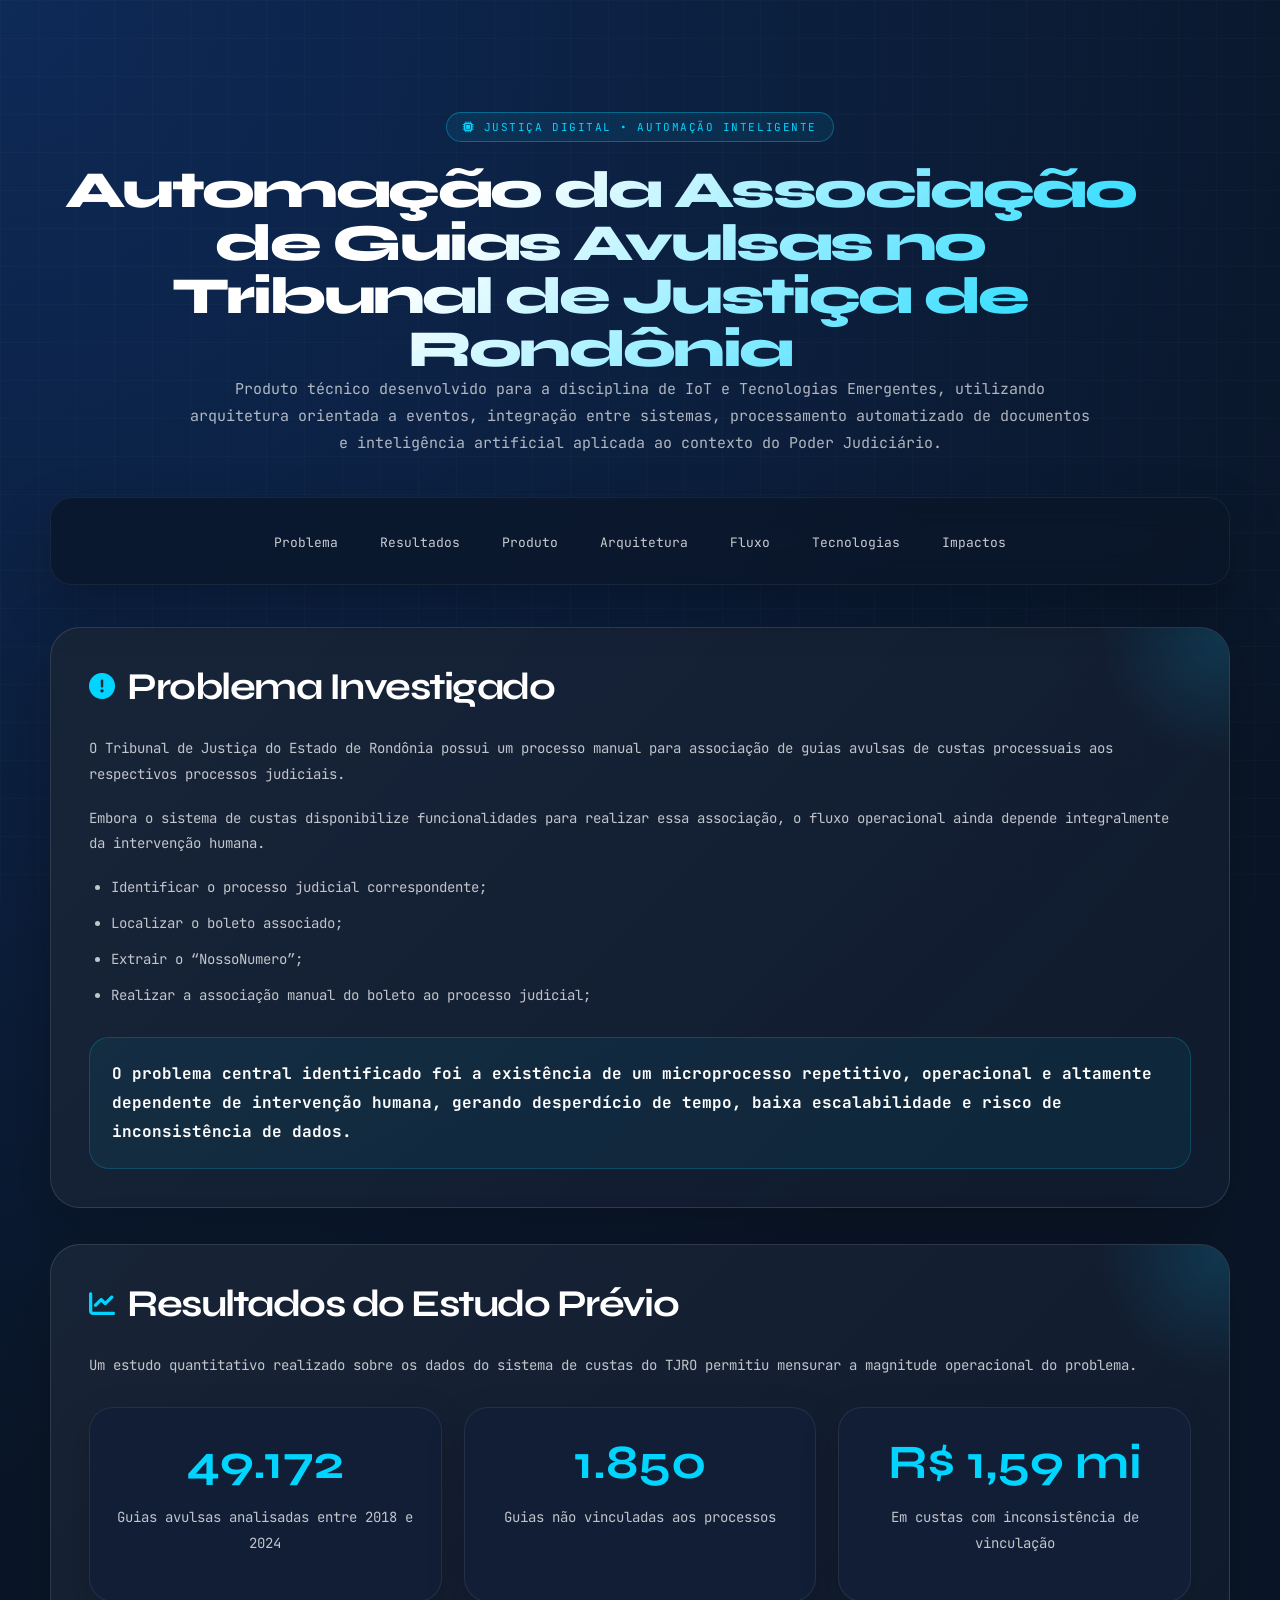
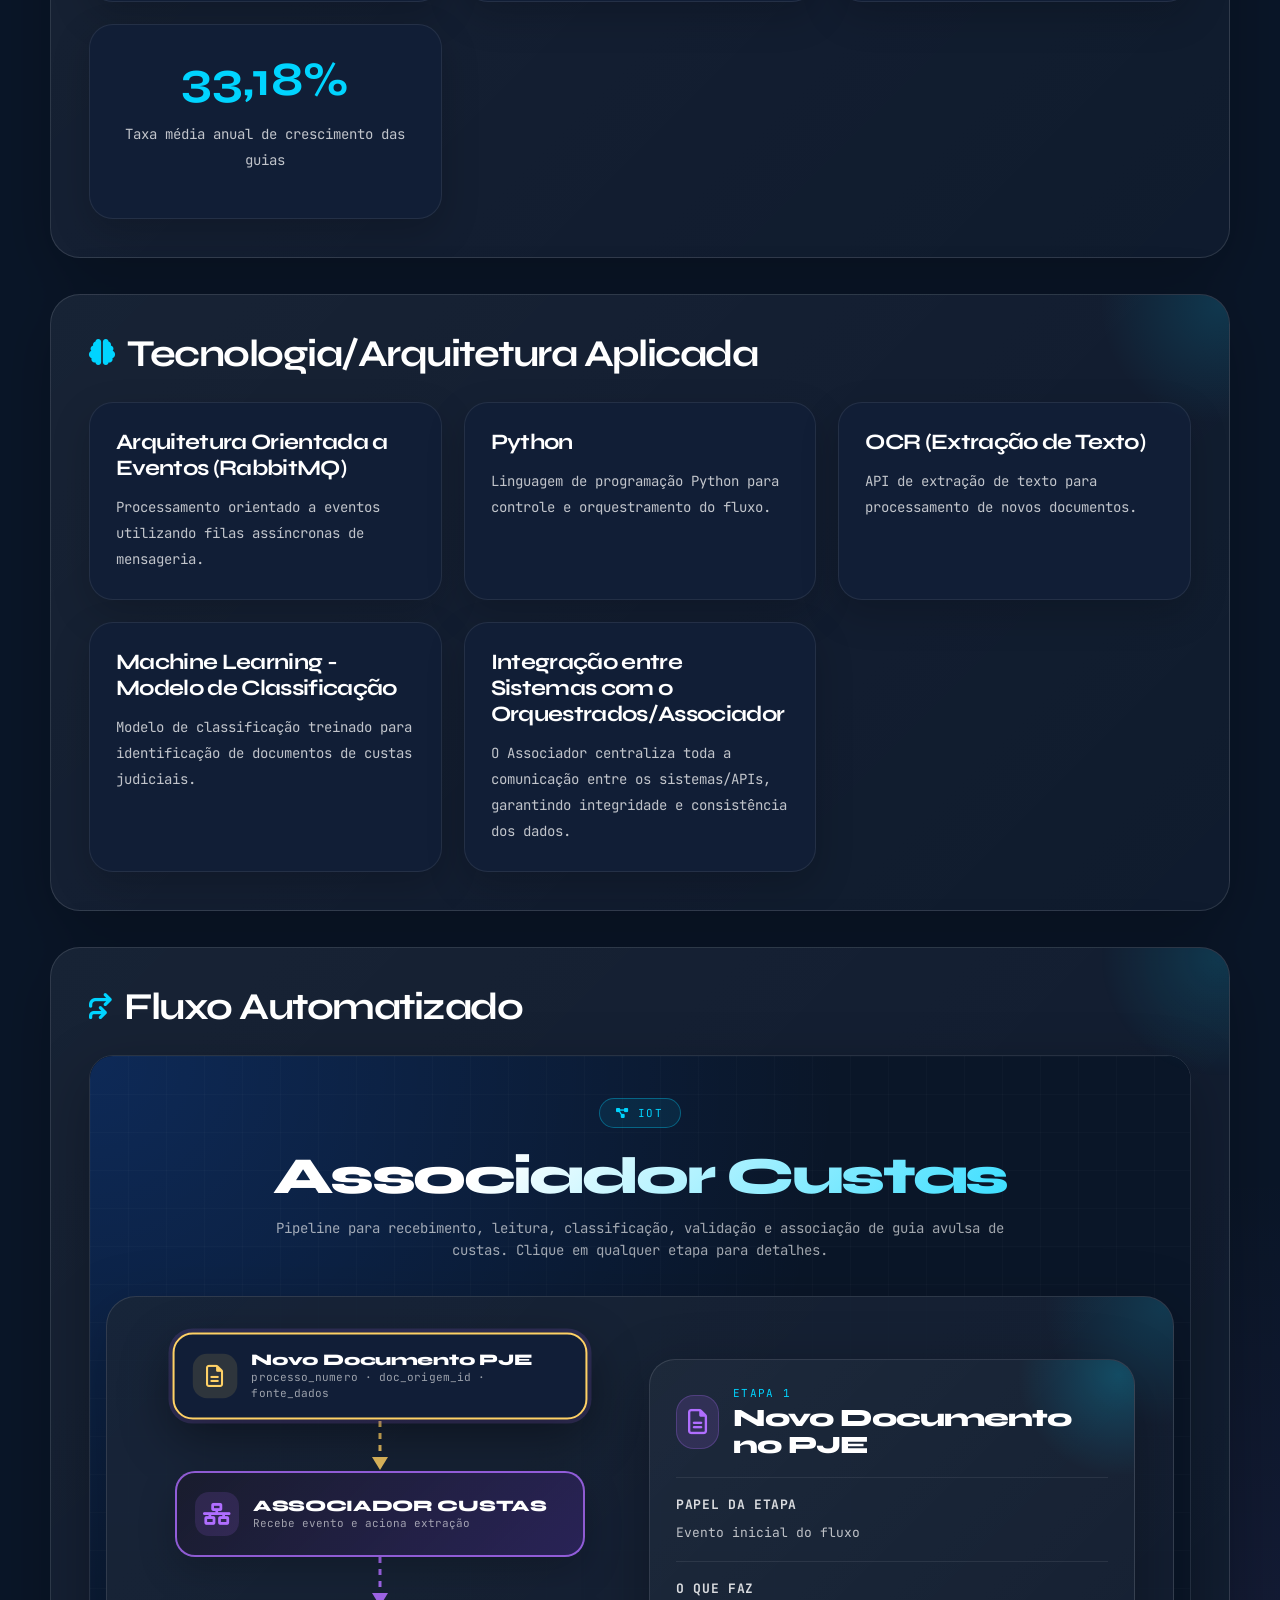
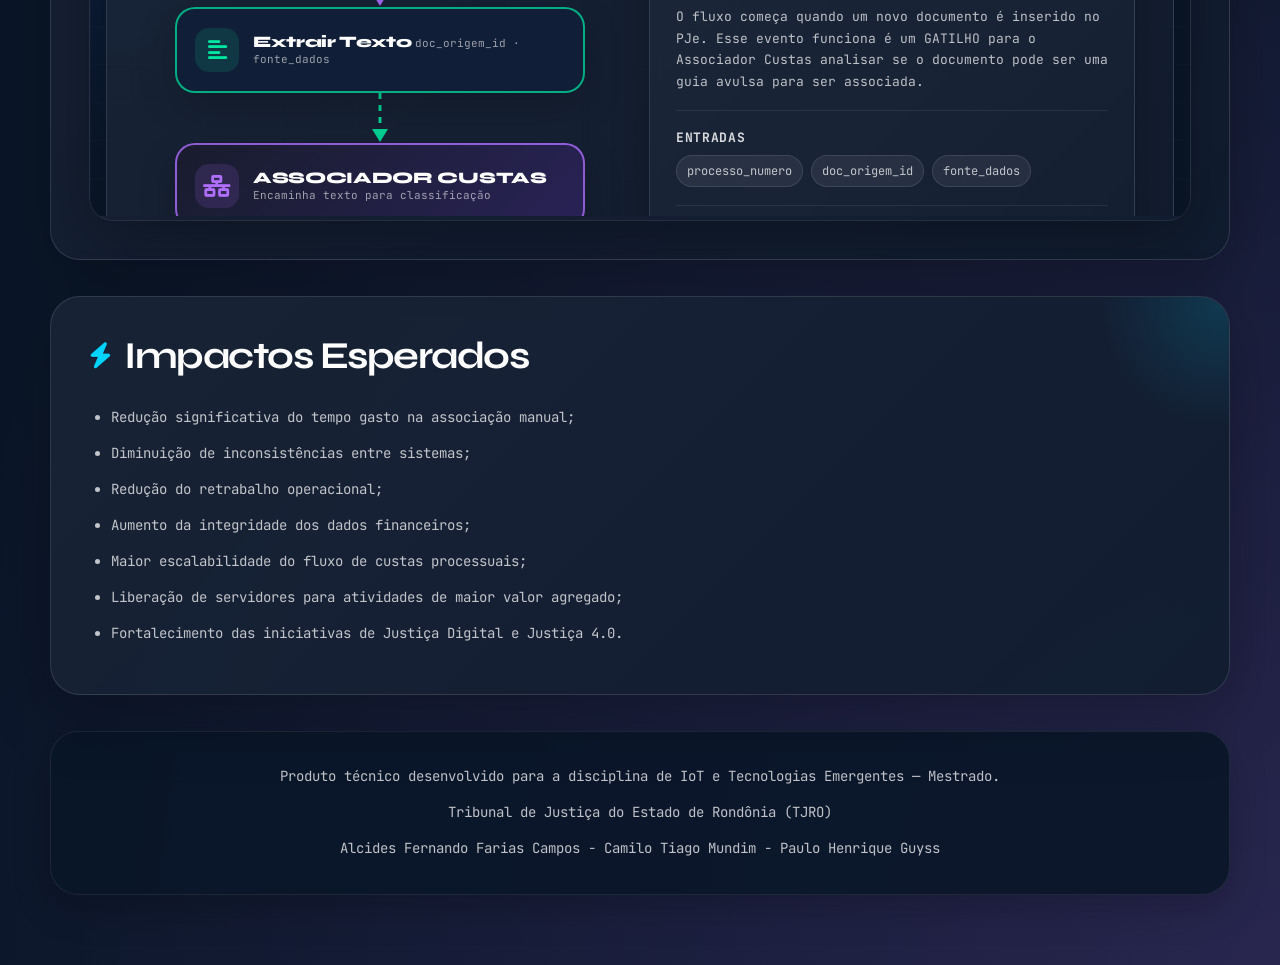
==== index.html @ 648bb833 "refactor: mudando estrutura proposta" ====
<!DOCTYPE html>
<html lang="pt-BR">
<head>
  <meta charset="UTF-8" />
  <meta name="viewport" content="width=device-width, initial-scale=1.0" />

  <title>
    Associação de Guias Avulsas - TJRO
  </title>

  <link href="https://fonts.googleapis.com/css2?family=Syne:wght@700;800&family=JetBrains+Mono:wght@400;500;600&display=swap" rel="stylesheet">
  <link rel="stylesheet" href="https://cdnjs.cloudflare.com/ajax/libs/font-awesome/6.5.0/css/all.min.css"/>
  <link rel="stylesheet" href="style.css">
</head>

<body>

  <main class="page">

    <header class="hero">

      <div class="badge">
        <i class="fa-solid fa-microchip"></i>
        Justiça Digital • Automação Inteligente
      </div>

      <h1>
        Automação da Associação
        de Guias Avulsas no Tribunal de Justiça de Rondônia
      </h1>

      <p>
        Produto técnico desenvolvido para a disciplina de IoT e Tecnologias Emergentes,
        utilizando arquitetura orientada a eventos, integração entre sistemas,
        processamento automatizado de documentos e inteligência artificial aplicada
        ao contexto do Poder Judiciário.
      </p>

    </header>

    <nav>
      <ul>
        <li><a href="#problema">Problema</a></li>
        <li><a href="#dados">Resultados</a></li>
        <li><a href="#produto">Produto</a></li>
        <li><a href="#arquitetura">Arquitetura</a></li>
        <li><a href="#fluxo">Fluxo</a></li>
        <li><a href="#tecnologias">Tecnologias</a></li>
        <li><a href="#impactos">Impactos</a></li>
      </ul>
    </nav>

    <section id="problema">

      <h2>
        <i class="fa-solid fa-circle-exclamation"></i>
        Problema Investigado
      </h2>

      <p>
        O Tribunal de Justiça do Estado de Rondônia possui um processo manual
        para associação de guias avulsas de custas processuais aos respectivos
        processos judiciais.
      </p>

      <p>
        Embora o sistema de custas disponibilize funcionalidades para realizar
        essa associação, o fluxo operacional ainda depende integralmente da
        intervenção humana.
      </p>

      <ul>
        <li>Identificar o processo judicial correspondente;</li>
        <li>Localizar o boleto associado;</li>
        <li>Extrair o “NossoNumero”;</li>
        <li>Realizar a associação manual do boleto ao processo judicial;</li>
      </ul>

      <div class="highlight">
        <strong>
          O problema central identificado foi a existência de um microprocesso
          repetitivo, operacional e altamente dependente de intervenção humana,
          gerando desperdício de tempo, baixa escalabilidade e risco de inconsistência de dados.
        </strong>
      </div>

    </section>

    <section id="dados">

      <h2>
        <i class="fa-solid fa-chart-line"></i>
        Resultados do Estudo Prévio
      </h2>

      <p>
        Um estudo quantitativo realizado sobre os dados do sistema de custas do TJRO
        permitiu mensurar a magnitude operacional do problema.
      </p>

      <div class="numbers">

        <div class="number-box">
          <h3>49.172</h3>
          <p>Guias avulsas analisadas entre 2018 e 2024</p>
        </div>

        <div class="number-box">
          <h3>1.850</h3>
          <p>Guias não vinculadas aos processos</p>
        </div>

        <div class="number-box">
          <h3>R$ 1,59 mi</h3>
          <p>Em custas com inconsistência de vinculação</p>
        </div>

        <div class="number-box">
          <h3>33,18%</h3>
          <p>Taxa média anual de crescimento das guias</p>
        </div>

      </div>

    </section>

<!--    <section id="produto">-->

<!--      <h2>-->
<!--        <i class="fa-solid fa-cubes"></i>-->
<!--        Produto Técnico Proposto-->
<!--      </h2>-->

<!--      <div class="cards">-->

<!--        <div class="card">-->
<!--          <h4>Mensageria</h4>-->
<!--          <p>-->
<!--            O fluxo inicia automaticamente a partir do recebimento de eventos em filas de processamento assíncrono.-->
<!--          </p>-->
<!--        </div>-->

<!--        <div class="card">-->
<!--          <h4>Integração entre Sistemas</h4>-->
<!--          <p>-->
<!--            Comunicação automatizada entre múltiplas APIs e sistemas do ecossistema judicial.-->
<!--          </p>-->
<!--        </div>-->

<!--        <div class="card">-->
<!--          <h4>Inteligência Artificial</h4>-->
<!--          <p>-->
<!--            Um modelo de Machine Learning classifica automaticamente documentos relacionados a custas processuais.-->
<!--          </p>-->
<!--        </div>-->

<!--        <div class="card">-->
<!--          <h4>Extração Inteligente</h4>-->
<!--          <p>-->
<!--            O sistema extrai automaticamente o “NossoNumero” ou o código de barras diretamente do conteúdo textual do documento.-->
<!--          </p>-->
<!--        </div>-->

<!--        <div class="card">-->
<!--          <h4>Automação do Processo</h4>-->
<!--          <p>-->
<!--            A associação da guia ao processo judicial ocorre automaticamente sem intervenção humana.-->
<!--          </p>-->
<!--        </div>-->

<!--        <div class="card">-->
<!--          <h4>Escalabilidade</h4>-->
<!--          <p>-->
<!--            A arquitetura distribuída permite crescimento contínuo do processamento.-->
<!--          </p>-->
<!--        </div>-->

<!--      </div>-->

<!--    </section>-->



    <section id="tecnologias">

      <h2>
        <i class="fa-solid fa-brain"></i>
        Tecnologia/Arquitetura Aplicada
      </h2>

      <div class="cards">

        <div class="card">
          <h4>Arquitetura Orientada a Eventos (RabbitMQ)</h4>
          <p>
            Processamento orientado a eventos utilizando filas assíncronas de mensageria.
          </p>
        </div>

        <div class="card">
          <h4>Python</h4>
          <p>
            Linguagem de programação Python para controle e orquestramento do fluxo.
          </p>
        </div>

        <div class="card">
          <h4>OCR (Extração de Texto)</h4>
          <p>
            API de extração de texto para processamento de novos documentos.
          </p>
        </div>

        <div class="card">
          <h4>Machine Learning - Modelo de Classificação</h4>
          <p>
            Modelo de classificação treinado para identificação de documentos de custas judiciais.
          </p>
        </div>

        <div class="card">
          <h4>Integração entre Sistemas com o Orquestrados/Associador</h4>
          <p>
            O Associador centraliza toda a comunicação entre os sistemas/APIs, garantindo integridade e consistência dos dados.
          </p>
        </div>


      </div>

    </section>

    <section id="fluxo">

      <h2>
        <i class="fa-solid fa-arrows-turn-right"></i>
        Fluxo Automatizado
      </h2>

      <div class="iframe-box">
        <iframe src="fluxo.html"></iframe>
      </div>

    </section>

    <section id="impactos">

      <h2>
        <i class="fa-solid fa-bolt"></i>
        Impactos Esperados
      </h2>

      <ul>
        <li>Redução significativa do tempo gasto na associação manual;</li>
        <li>Diminuição de inconsistências entre sistemas;</li>
        <li>Redução do retrabalho operacional;</li>
        <li>Aumento da integridade dos dados financeiros;</li>
        <li>Maior escalabilidade do fluxo de custas processuais;</li>
        <li>Liberação de servidores para atividades de maior valor agregado;</li>
        <li>Fortalecimento das iniciativas de Justiça Digital e Justiça 4.0.</li>
      </ul>

    </section>

    <footer>
      <p>
        Produto técnico desenvolvido para a disciplina de IoT e Tecnologias Emergentes — Mestrado.
      </p>

      <p>
        Tribunal de Justiça do Estado de Rondônia (TJRO)
      </p>

      <p>
        Alcides Fernando Farias Campos -

        Camilo Tiago Mundim -

        Paulo Henrique Guyss
      </p>

    </footer>

  </main>

</body>
</html>
---- style.css ----
﻿:root {
  --bg: #0a1628;
  --bg2: #101d33;
  --card: rgba(18, 31, 56, 0.92);
  --card2: rgba(26, 42, 74, 0.96);
  --text: #ffffff;
  --muted: rgba(255,255,255,.62);

  --yellow: #ffd166;
  --purple: #b06eff;
  --cyan: #00d4ff;
  --green: #00e5a0;
  --blue: #4da3ff;
  --pink: #ff6ec7;
  --border: rgba(255,255,255,.12);
}

* {
  margin: 0;
  padding: 0;
  box-sizing: border-box;
}

body {
  min-height: 100vh;
  background:
    radial-gradient(circle at top left, rgba(26,111,255,.22), transparent 34%),
    radial-gradient(circle at bottom right, rgba(176,110,255,.18), transparent 32%),
    var(--bg);
  color: var(--text);
  font-family: 'Syne', sans-serif;
  overflow-x: hidden;
  position: relative;
}

body::before {
  content: "";
  position: fixed;
  inset: 0;
  background-image:
    linear-gradient(rgba(255,255,255,.035) 1px, transparent 1px),
    linear-gradient(90deg, rgba(255,255,255,.035) 1px, transparent 1px);
  background-size: 38px 38px;
  pointer-events: none;
  opacity: .6;
  z-index: 0;
}

.badge {
  display: inline-flex;
  align-items: center;
  gap: 8px;
  padding: 7px 16px;
  border: 1px solid rgba(0,212,255,.35);
  border-radius: 999px;
  background: rgba(0,212,255,.08);
  color: var(--cyan);
  font-family: 'JetBrains Mono', monospace;
  font-size: 11px;
  text-transform: uppercase;
  letter-spacing: .14em;
}

h1 {
  background: linear-gradient(135deg, #fff 35%, var(--cyan));
  -webkit-background-clip: text;
  -webkit-text-fill-color: transparent;
  background-clip: text;
}
html {
  scroll-behavior: smooth;
}

.page {
  position: relative;
  z-index: 1;
  width: min(1240px, calc(100vw - 32px));
  margin: 0 auto;
  padding-bottom: 70px;
}

header.hero {
  padding: 70px 0 40px;
  text-align: center;
}

.badge {
  margin-bottom: 22px;
}

h1 {
  font-size: clamp(38px, 6vw, 66px);
  line-height: 1.02;
  letter-spacing: -0.05em;
  max-width: 1100px;
  margin: 0 auto 24px;
}

.hero p {
  max-width: 900px;
  margin: 0 auto;
  color: rgba(255,255,255,.68);
  font-family: 'JetBrains Mono', monospace;
  font-size: 15px;
  line-height: 1.8;
}

nav {
  position: sticky;
  top: 0;
  z-index: 50;
  backdrop-filter: blur(16px);
  background: rgba(10, 22, 40, 0.72);
  border: 1px solid rgba(255,255,255,.06);
  border-radius: 22px;
  margin-bottom: 42px;
  box-shadow: 0 20px 50px rgba(0,0,0,.25);
}

nav ul {
  list-style: none;
  display: flex;
  flex-wrap: wrap;
  justify-content: center;
  gap: 12px;
  padding: 18px;
}

nav a {
  text-decoration: none;
  color: rgba(255,255,255,.78);
  font-family: 'JetBrains Mono', monospace;
  font-size: 13px;
  padding: 10px 14px;
  border-radius: 999px;
  transition: .2s ease;
  border: 1px solid transparent;
}

nav a:hover {
  color: #fff;
  border-color: rgba(0,212,255,.25);
  background: rgba(0,212,255,.08);
}

section {
  margin-bottom: 36px;
  border: 1px solid var(--border);
  border-radius: 30px;
  background:
    linear-gradient(135deg, rgba(255,255,255,.05), rgba(255,255,255,.015)),
    rgba(12, 24, 44, .88);
  box-shadow: 0 20px 65px rgba(0,0,0,.26);
  padding: 38px;
  position: relative;
  overflow: hidden;
}

section::before {
  content: "";
  position: absolute;
  width: 240px;
  height: 240px;
  border-radius: 50%;
  right: -110px;
  top: -110px;
  background: radial-gradient(circle, rgba(0,212,255,.14), transparent 70%);
  pointer-events: none;
}

h2 {
  display: flex;
  align-items: center;
  gap: 14px;
  font-size: clamp(26px, 4vw, 38px);
  line-height: 1.1;
  letter-spacing: -0.04em;
  margin-bottom: 28px;
}

h2 i {
  color: var(--cyan);
  font-size: 26px;
}

p,
li {
  color: rgba(255,255,255,.74);
  font-family: 'JetBrains Mono', monospace;
  font-size: 14px;
  line-height: 1.85;
}

p {
  margin-bottom: 18px;
}

ul {
  padding-left: 22px;
  margin-top: 14px;
}

li {
  margin-bottom: 10px;
}

.highlight {
  margin-top: 28px;
  padding: 22px;
  border-radius: 20px;
  border: 1px solid rgba(0,212,255,.20);
  background: rgba(0,212,255,.06);
  color: #fff;
  font-family: 'JetBrains Mono', monospace;
  line-height: 1.8;
}

.cards,
.numbers {
  display: grid;
  grid-template-columns: repeat(auto-fit, minmax(260px, 1fr));
  gap: 22px;
  margin-top: 28px;
}

.card,
.number-box,
.architecture-item {
  border-radius: 24px;
  border: 1px solid rgba(255,255,255,.08);
  background: var(--card);
  box-shadow: 0 14px 38px rgba(0,0,0,.20);
  padding: 26px;
  transition: transform .18s ease, border-color .18s ease;
}

.card:hover,
.number-box:hover,
.architecture-item:hover {
  transform: translateY(-4px);
  border-color: rgba(0,212,255,.22);
}

.card h4,
.number-box h3 {
  margin-bottom: 14px;
}

.card h4 {
  color: #fff;
  font-size: 22px;
  letter-spacing: -0.03em;
}

.card p {
  margin-bottom: 0;
}

.number-box {
  text-align: center;
}

.number-box h3 {
  font-size: 48px;
  color: var(--cyan);
}

.architecture-grid {
  display: grid;
  grid-template-columns: repeat(auto-fit, minmax(240px, 1fr));
  gap: 18px;
  margin-top: 10px;
}

.architecture-item {
  display: flex;
  gap: 14px;
  align-items: flex-start;
}

.architecture-item span {
  width: 36px;
  height: 36px;
  border-radius: 12px;
  background: rgba(176,110,255,.14);
  border: 1px solid rgba(176,110,255,.25);
  color: var(--purple);
  display: grid;
  place-items: center;
  font-weight: 800;
  flex-shrink: 0;
}

.iframe-box {
  margin-top: 20px;
  border-radius: 24px;
  overflow: hidden;
  border: 1px solid rgba(255,255,255,.08);
  box-shadow: 0 20px 60px rgba(0,0,0,.30);
}

iframe {
  width: 100%;
  height: 760px;
  border: none;
  background: #08111f;
}

footer {
  margin-top: 28px;
  padding: 32px;
  text-align: center;
  border: 1px solid rgba(255,255,255,.08);
  border-radius: 28px;
  background: rgba(10,22,40,.88);
  box-shadow: 0 14px 38px rgba(0,0,0,.20);
}

footer p {
  margin: 0;
}

footer p + p {
  margin-top: 10px;
}

@media (max-width: 768px) {
  .page {
    width: min(100vw - 18px, 1240px);
  }

  section {
    padding: 26px;
    border-radius: 24px;
  }

  nav {
    border-radius: 18px;
  }

  nav ul {
    justify-content: flex-start;
  }

  iframe {
    height: 680px;
  }
}
.page {
  position: relative;
  z-index: 1;
  width: min(1180px, calc(100vw - 32px));
  margin: 0 auto;
  padding: 42px 0 70px;
}

.header {
  text-align: center;
  margin-bottom: 34px;
}

h1 {
  margin: 0;
  font-size: clamp(30px, 5vw, 52px);
  font-weight: 800;
  letter-spacing: -0.05em;
  line-height: 1.02;
}

.subtitle {
  max-width: 780px;
  margin: 14px auto 0;
  color: var(--muted);
  font-family: 'JetBrains Mono', monospace;
  font-size: 14px;
  line-height: 1.6;
}

.layout {
  display: grid;
  grid-template-columns: 470px 1fr;
  gap: 34px;
  align-items: start;
  margin-top: 34px;
}

.flow-column {
  display: flex;
  flex-direction: column;
  align-items: center;
  width: 100%;
}

.step {
  width: min(410px, 100%);
  min-height: 86px;
  border-radius: 20px;
  border: 2px solid var(--border);
  background: var(--card);
  color: #fff;
  padding: 15px 18px;
  cursor: pointer;
  position: relative;
  z-index: 2;
  box-shadow: 0 14px 38px rgba(0,0,0,.20);
  transition:
    transform .16s ease,
    box-shadow .16s ease,
    border-color .16s ease,
    background .16s ease;
  display: grid;
  grid-template-columns: 46px 1fr;
  gap: 12px;
  align-items: center;
  text-align: left;
  font-family: 'Syne', sans-serif;
}

.step:hover {
  transform: translateY(-2px);
  box-shadow: 0 18px 46px rgba(0,0,0,.32);
}

.step.active {
  transform: translateY(-2px) scale(1.012);
  box-shadow:
    0 0 0 4px rgba(176,110,255,.15),
    0 18px 50px rgba(0,0,0,.42);
}

.icon {
  width: 44px;
  height: 44px;
  border-radius: 14px;
  display: grid;
  place-items: center;
  font-size: 22px;
  background: rgba(255,255,255,.06);
}

.step-title {
  font-size: 16px;
  font-weight: 800;
  line-height: 1.15;
  letter-spacing: -0.02em;
}

.step-mini {
  margin-top: 5px;
  font-family: 'JetBrains Mono', monospace;
  font-size: 11px;
  color: rgba(255,255,255,.58);
  line-height: 1.35;
}

.doc {
  border-color: rgba(255,209,102,.75);
}
.doc .icon {
  color: var(--yellow);
  background: rgba(255,209,102,.12);
}
.doc.active {
  border-color: var(--yellow);
}

.assoc {
  border-color: rgba(176,110,255,.78);
  background: linear-gradient(135deg, rgba(25,28,45,.95), rgba(49,36,100,.72));
}
.assoc .icon {
  color: var(--purple);
  background: rgba(176,110,255,.14);
}
.assoc.active {
  border-color: var(--purple);
}

.extract {
  border-color: rgba(0,229,160,.72);
}
.extract .icon {
  color: var(--green);
  background: rgba(0,229,160,.12);
}
.extract.active {
  border-color: var(--green);
}

.classify {
  border-color: rgba(255,110,199,.72);
}
.classify .icon {
  color: var(--pink);
  background: rgba(255,110,199,.12);
}
.classify.active {
  border-color: var(--pink);
}

.validate {
  border-color: rgba(77,163,255,.72);
}
.validate .icon {
  color: var(--blue);
  background: rgba(77,163,255,.12);
}
.validate.active {
  border-color: var(--blue);
}

.final {
  border-color: rgba(0,229,160,.88);
  background: linear-gradient(135deg, rgba(16,40,36,.96), rgba(12,74,55,.74));
}
.final .icon {
  color: var(--green);
  background: rgba(0,229,160,.14);
}
.final.active {
  border-color: var(--green);
}

.arrow {
  height: 50px;
  width: 32px;
  display: grid;
  place-items: center;
  opacity: .9;
}

.arrow svg {
  overflow: visible;
}

.arrow-line {
  stroke-dasharray: 6 6;
  animation: dash 1.4s linear infinite;
}

@keyframes dash {
  to {
    stroke-dashoffset: -24;
  }
}

.details {
  position: sticky;
  top: 24px;
  border: 1px solid var(--border);
  border-radius: 26px;
  background:
    linear-gradient(135deg, rgba(255,255,255,.07), rgba(255,255,255,.025)),
    rgba(12, 24, 44, .86);
  box-shadow: 0 20px 65px rgba(0,0,0,.30);
  padding: 26px;
  min-height: 438px;
  overflow: hidden;
}

.details::before {
  content: "";
  position: absolute;
  width: 220px;
  height: 220px;
  border-radius: 50%;
  right: -95px;
  top: -95px;
  background: radial-gradient(circle, rgba(0,212,255,.22), transparent 65%);
  pointer-events: none;
}

.details-top {
  display: flex;
  align-items: center;
  gap: 14px;
  margin-bottom: 18px;
  position: relative;
  z-index: 1;
}

.details-icon {
  width: 54px;
  height: 54px;
  border-radius: 18px;
  display: grid;
  place-items: center;
  background: rgba(176,110,255,.14);
  color: var(--purple);
  font-size: 25px;
  border: 1px solid rgba(176,110,255,.25);
}

.details-kicker {
  color: var(--cyan);
  font-family: 'JetBrains Mono', monospace;
  font-size: 11px;
  text-transform: uppercase;
  letter-spacing: .13em;
  margin-bottom: 5px;
}

.details-title {
  font-size: 25px;
  font-weight: 800;
  letter-spacing: -0.04em;
  line-height: 1.08;
}

.details-body {
  position: relative;
  z-index: 1;
}

.section {
  margin-top: 18px;
  padding-top: 18px;
  border-top: 1px solid rgba(255,255,255,.08);
}

.section h3 {
  margin: 0 0 9px;
  color: rgba(255,255,255,.84);
  font-size: 13px;
  font-family: 'JetBrains Mono', monospace;
  letter-spacing: .05em;
  text-transform: uppercase;
}

.section p {
  margin: 0;
  color: rgba(255,255,255,.72);
  font-family: 'JetBrains Mono', monospace;
  font-size: 13px;
  line-height: 1.65;
}

.chips {
  display: flex;
  flex-wrap: wrap;
  gap: 8px;
}

.chip {
  display: inline-flex;
  padding: 7px 10px;
  border-radius: 999px;
  background: rgba(255,255,255,.07);
  border: 1px solid rgba(255,255,255,.10);
  color: rgba(255,255,255,.72);
  font-family: 'JetBrains Mono', monospace;
  font-size: 12px;
}

.hint {
  margin-top: 18px;
  padding: 13px 14px;
  border-radius: 16px;
  border: 1px solid rgba(0,212,255,.18);
  background: rgba(0,212,255,.06);
  color: rgba(255,255,255,.70);
  font-family: 'JetBrains Mono', monospace;
  font-size: 12px;
  line-height: 1.55;
}

.legend {
  margin-top: 32px;
  display: flex;
  flex-wrap: wrap;
  justify-content: center;
  gap: 14px;
  color: rgba(255,255,255,.58);
  font-family: 'JetBrains Mono', monospace;
  font-size: 12px;
}

.legend span {
  display: inline-flex;
  align-items: center;
  gap: 7px;
  padding: 8px 10px;
  border-radius: 999px;
  background: rgba(255,255,255,.045);
  border: 1px solid rgba(255,255,255,.075);
}

.dot {
  width: 10px;
  height: 10px;
  border-radius: 50%;
}

@media (max-width: 920px) {
  .layout {
    grid-template-columns: 1fr;
  }

  .details {
    position: relative;
    top: auto;
    width: min(620px, 100%);
    margin: 0 auto;
    order: -1;
  }

  .flow-column {
    order: 2;
  }
}

@media (max-width: 520px) {
  .page {
    width: min(100vw - 18px, 1180px);
    padding-top: 30px;
  }

  .details {
    padding: 20px;
    border-radius: 22px;
  }

  .step {
    grid-template-columns: 42px 1fr;
    min-height: 80px;
    padding: 14px;
  }

  .icon {
    width: 40px;
    height: 40px;
    font-size: 20px;
  }

  .step-title {
    font-size: 15px;
  }

  .subtitle {
    font-size: 12.5px;
  }
}
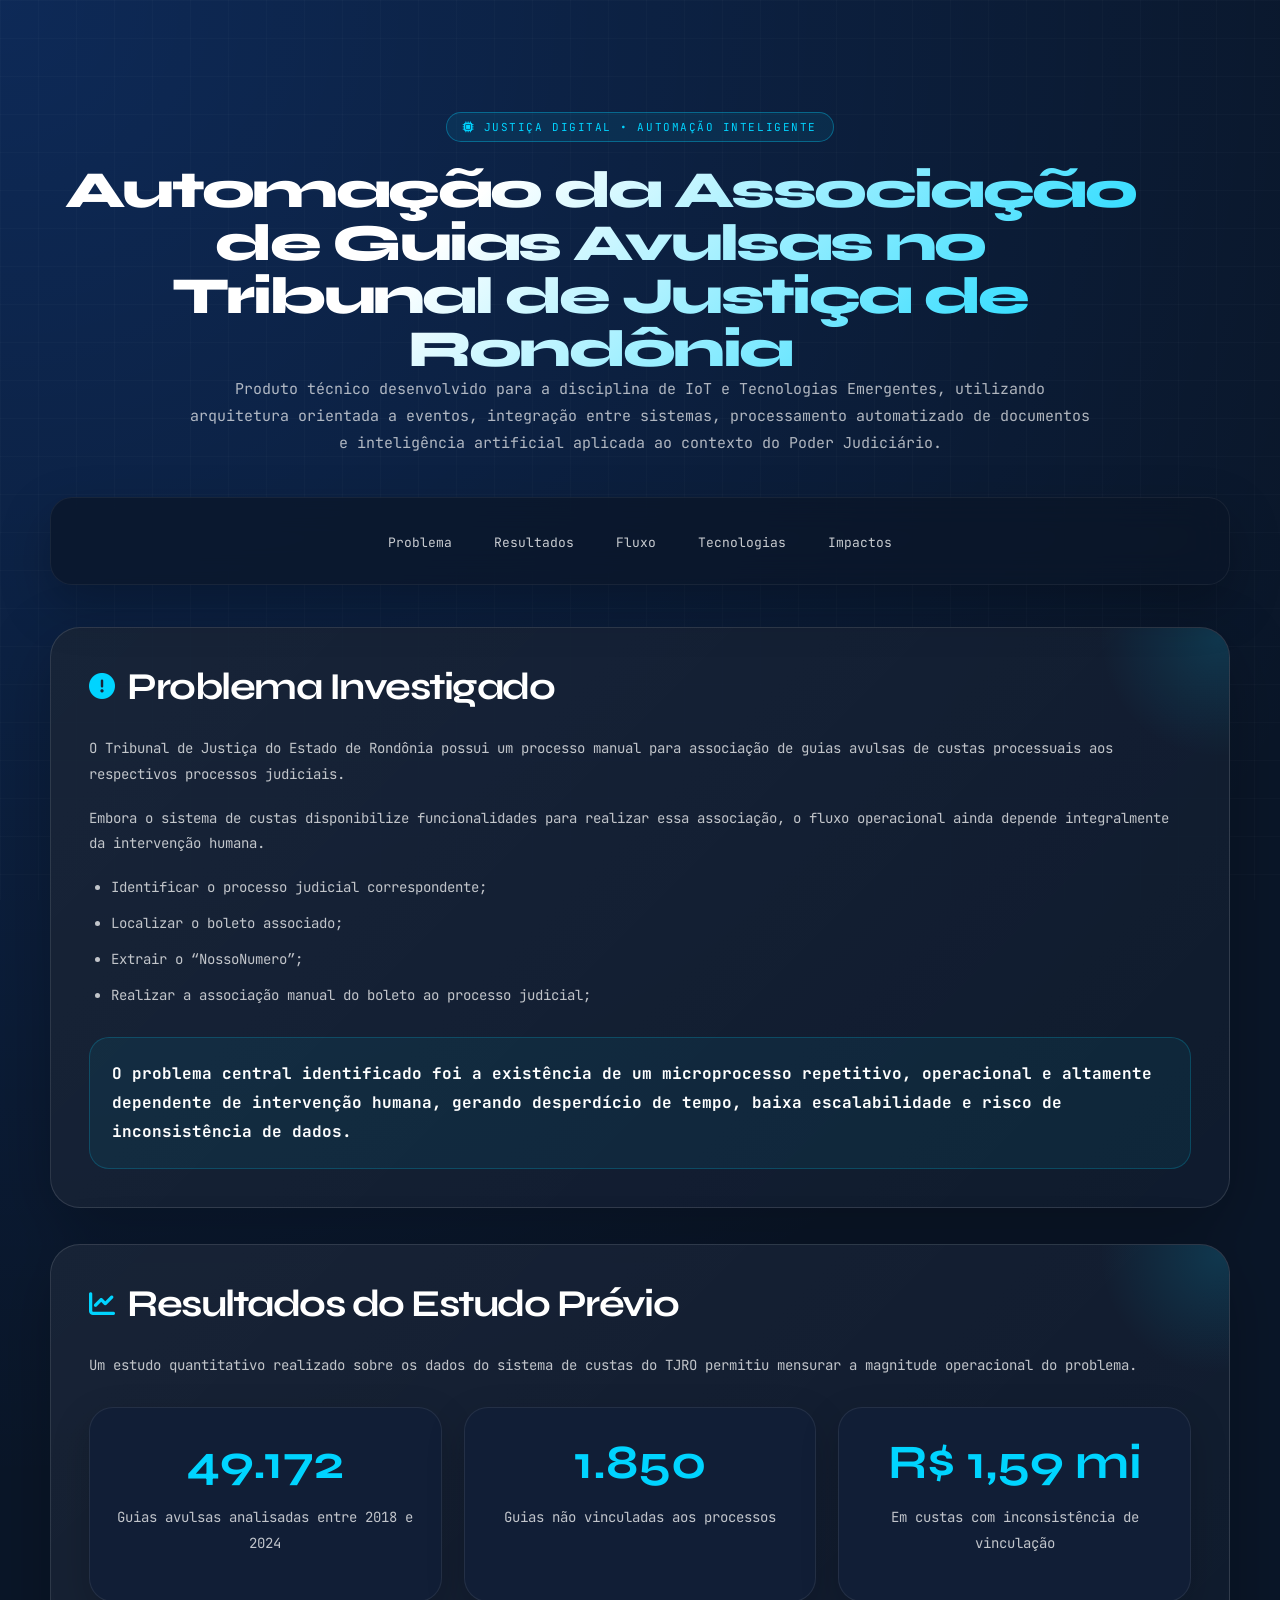
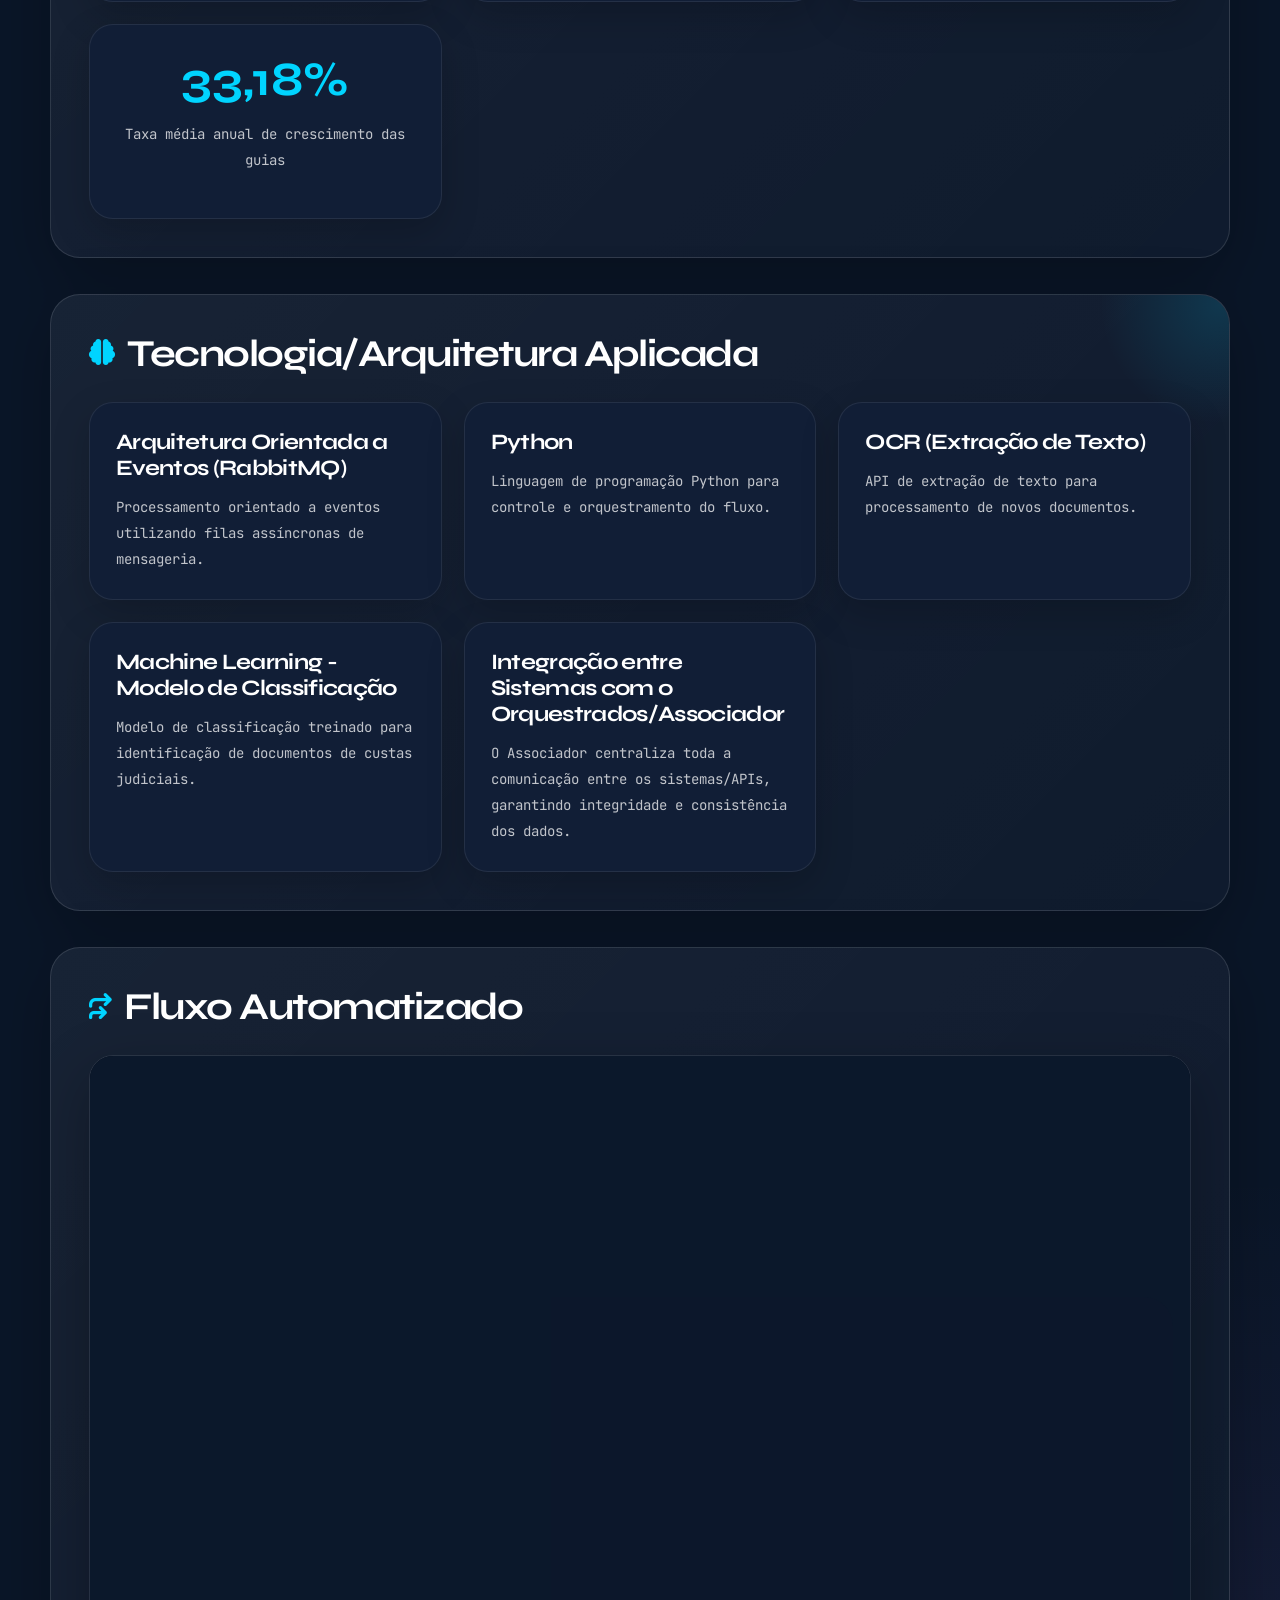
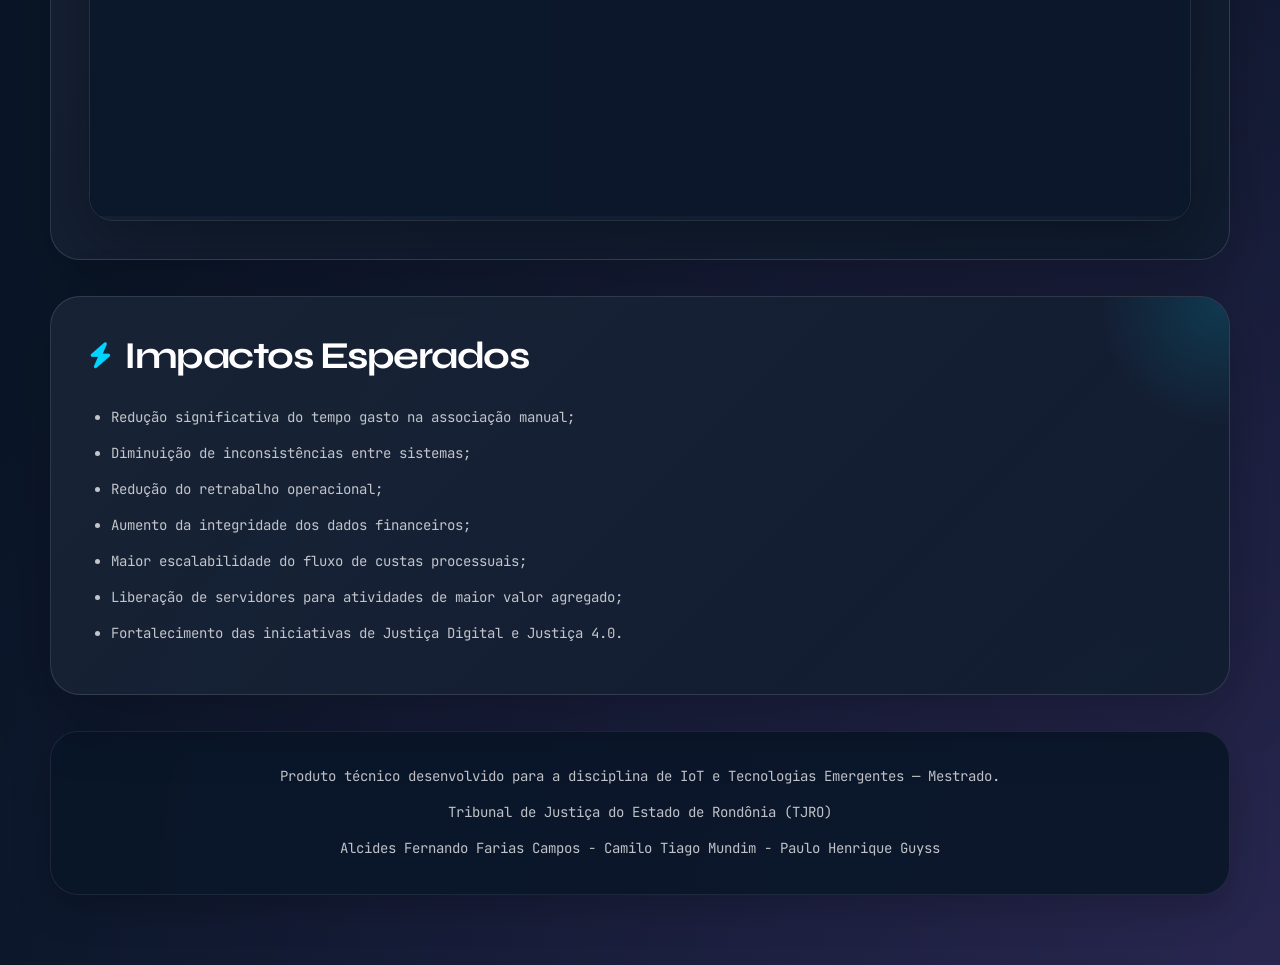
==== commit 3d8d09c0: "fix: links de ancoragem" ====
--- a/index.html
+++ b/index.html
@@ -42,8 +42,8 @@
       <ul>
         <li><a href="#problema">Problema</a></li>
         <li><a href="#dados">Resultados</a></li>
-        <li><a href="#produto">Produto</a></li>
-        <li><a href="#arquitetura">Arquitetura</a></li>
+<!--        <li><a href="#produto">Produto</a></li>-->
+<!--        <li><a href="#arquitetura">Arquitetura</a></li>-->
         <li><a href="#fluxo">Fluxo</a></li>
         <li><a href="#tecnologias">Tecnologias</a></li>
         <li><a href="#impactos">Impactos</a></li>
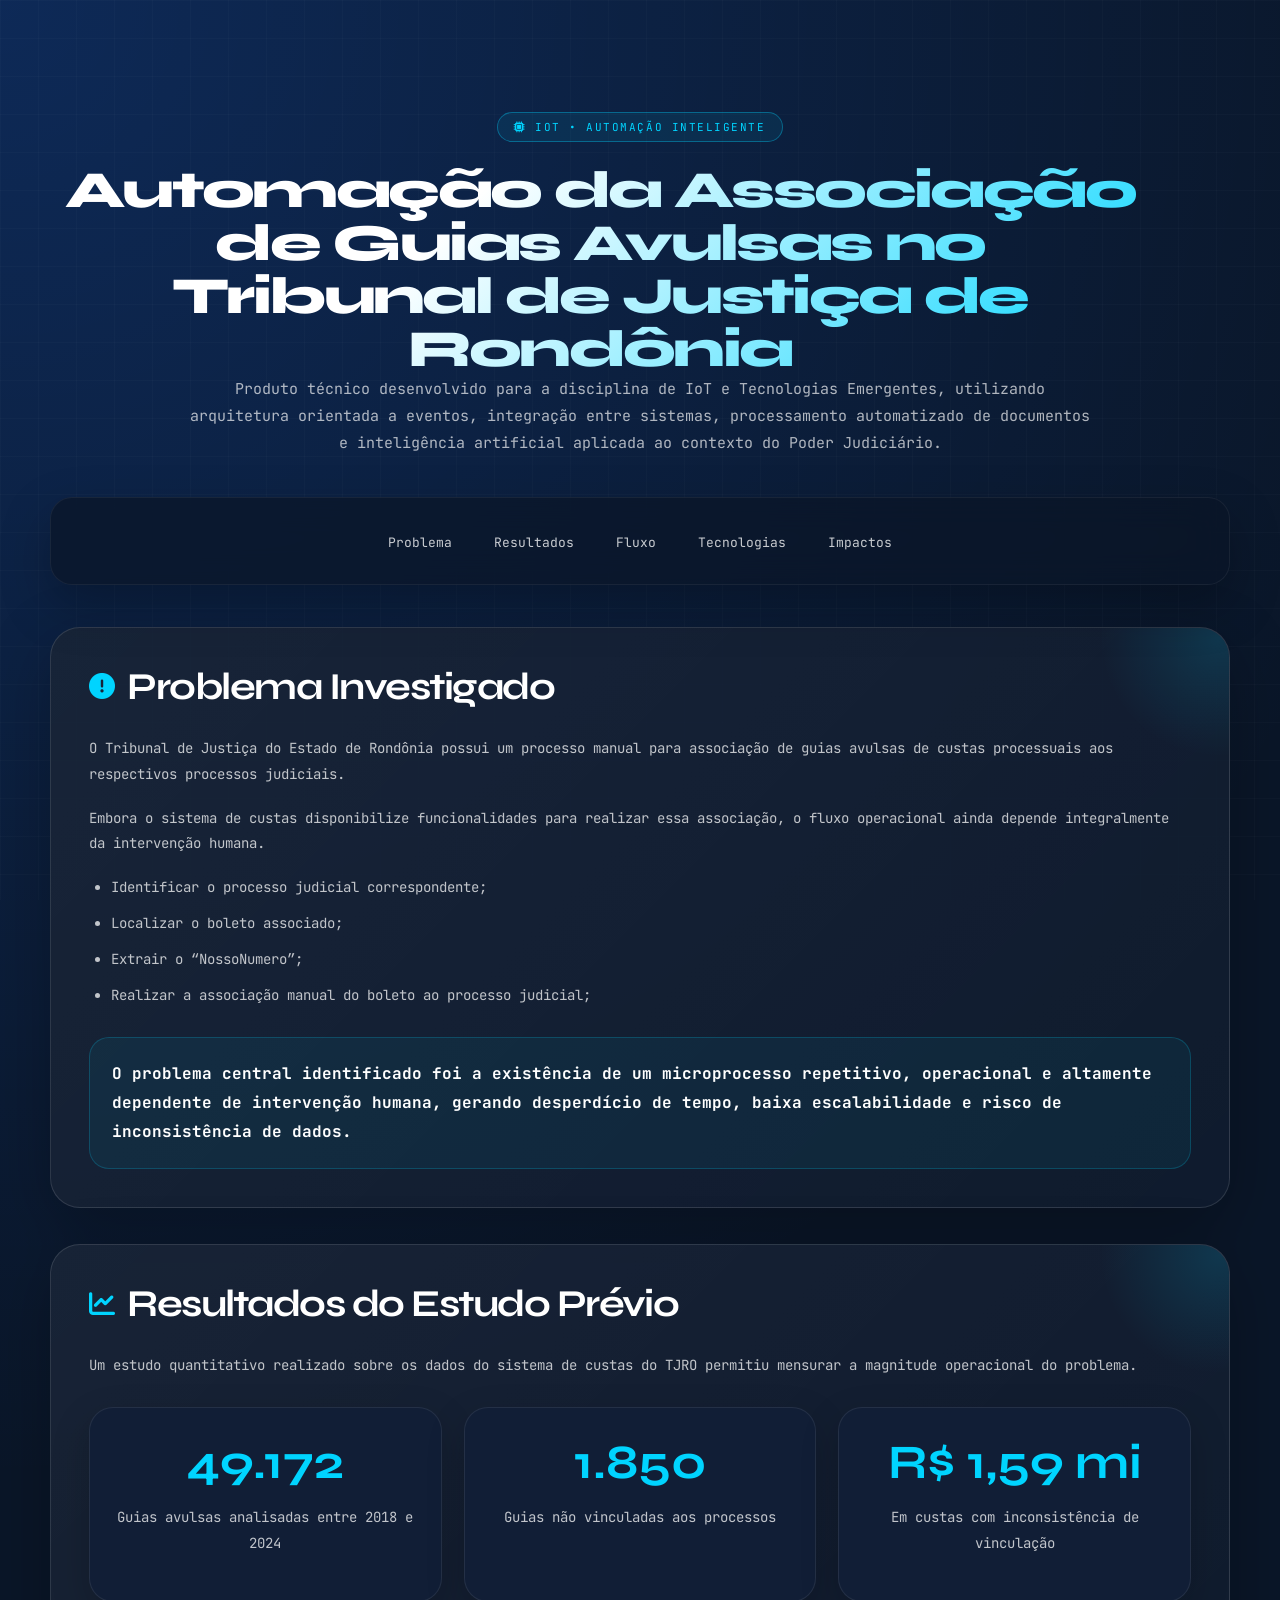
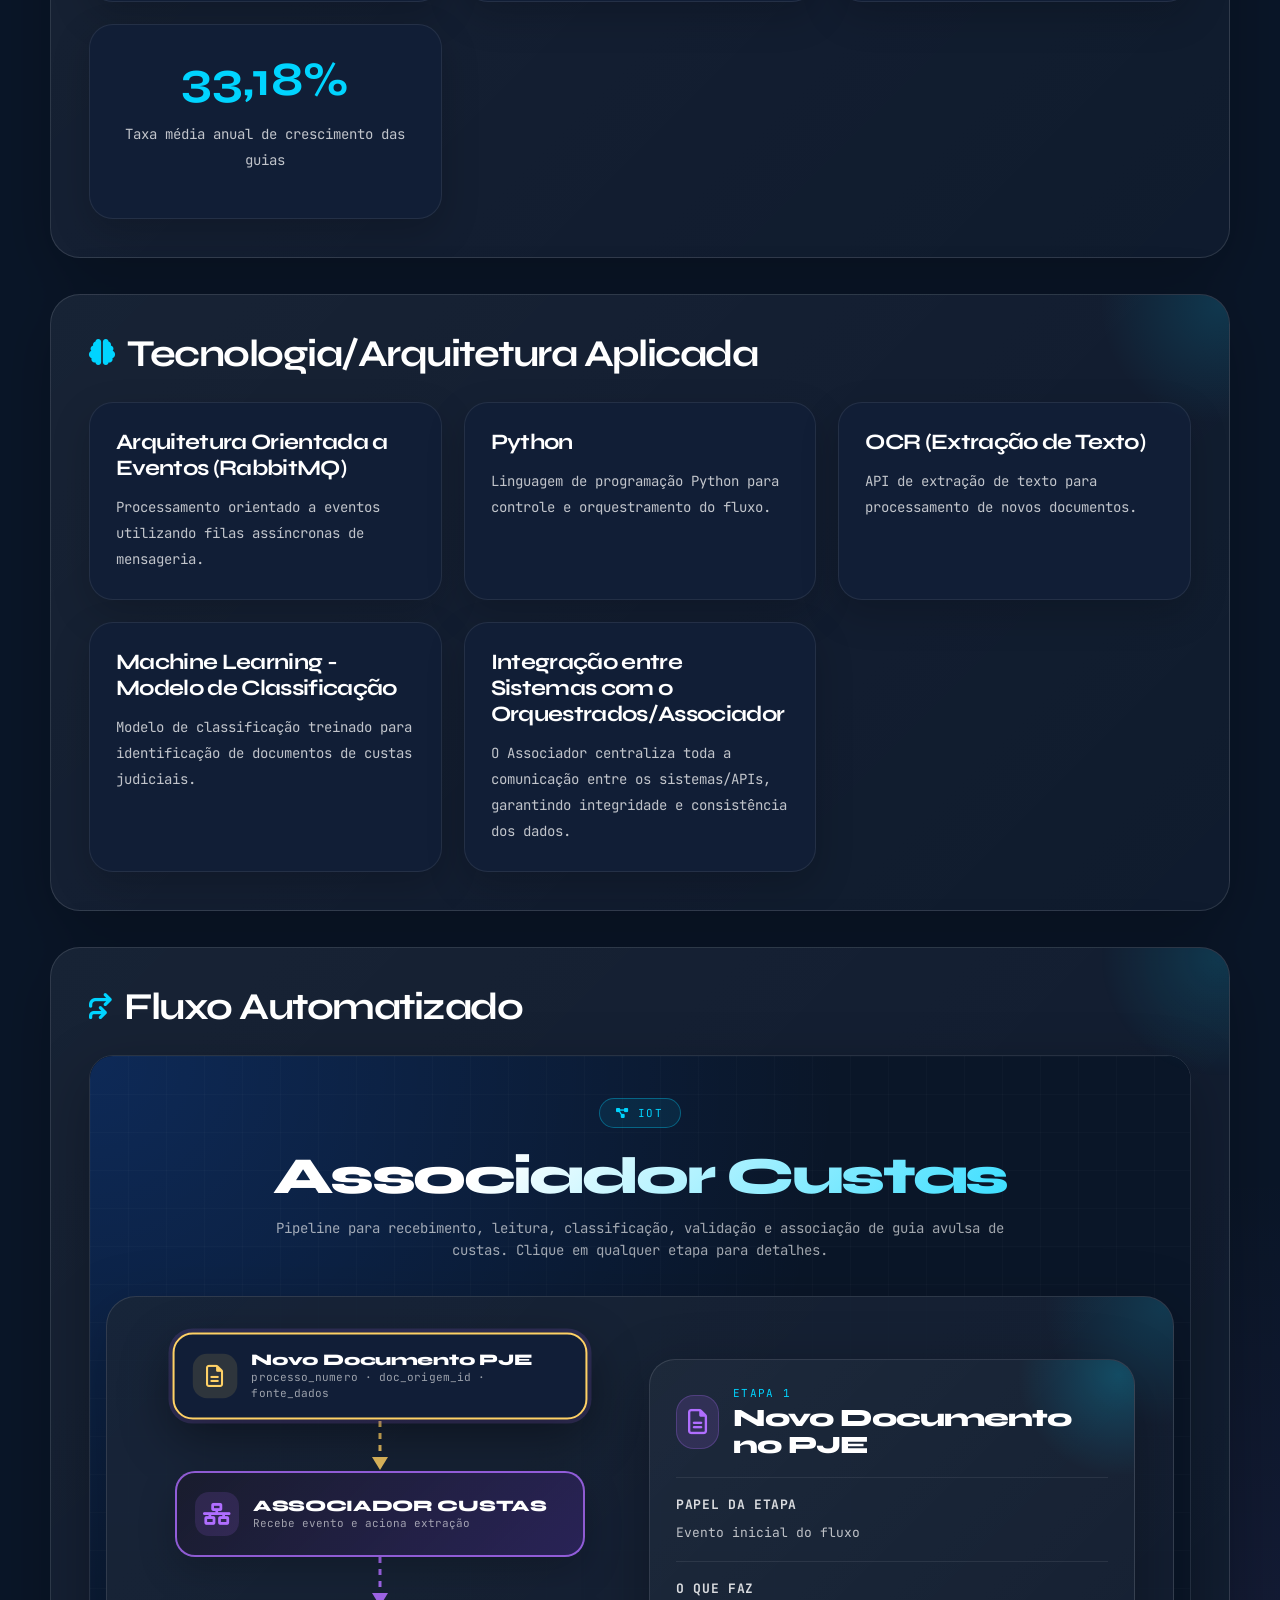
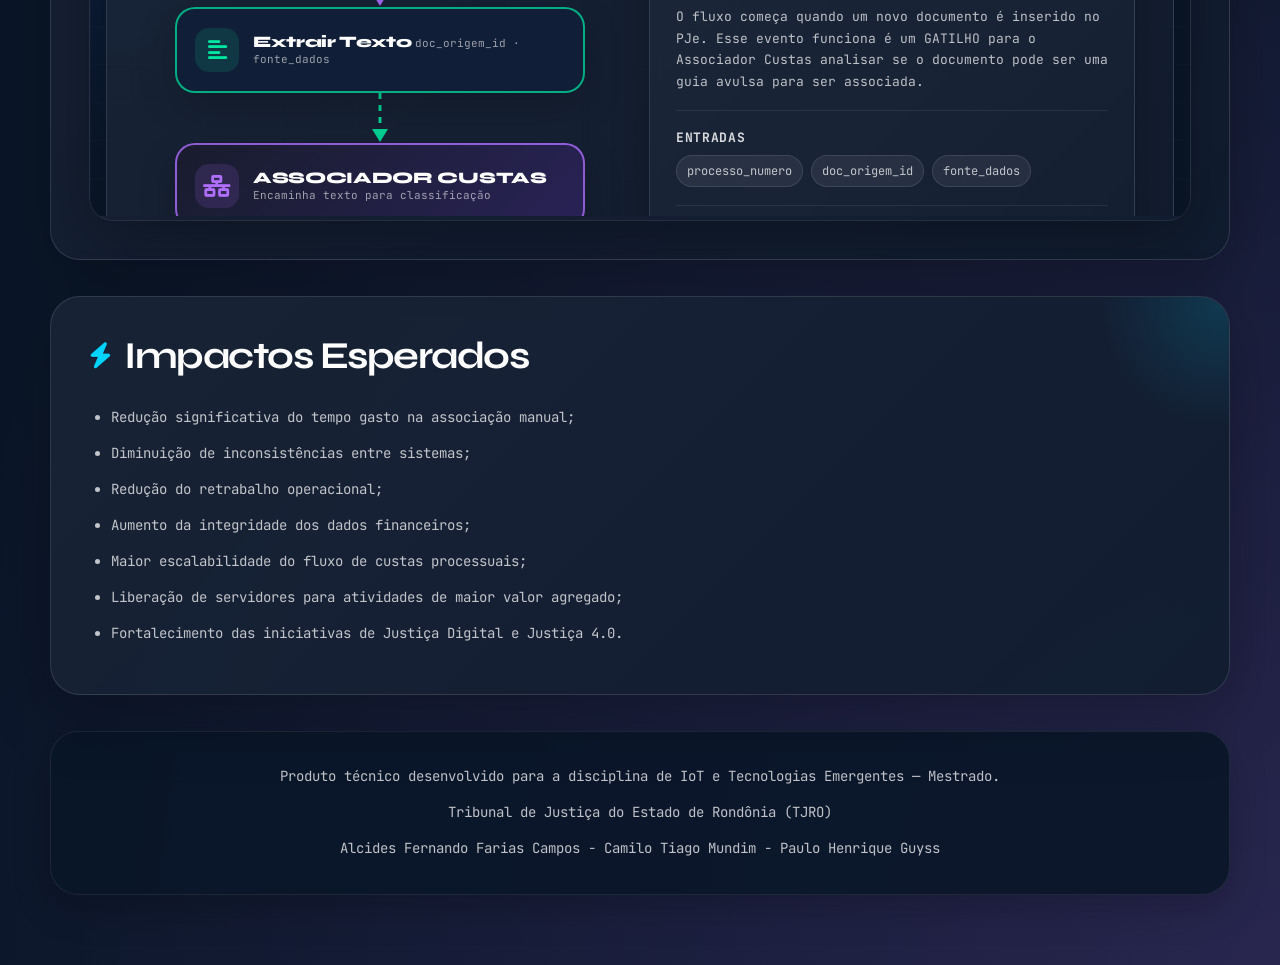
==== commit 77d2fae3: "termo" ====
--- a/index.html
+++ b/index.html
@@ -21,7 +21,7 @@
 
       <div class="badge">
         <i class="fa-solid fa-microchip"></i>
-        Justiça Digital • Automação Inteligente
+        IoT • Automação Inteligente
       </div>
 
       <h1>
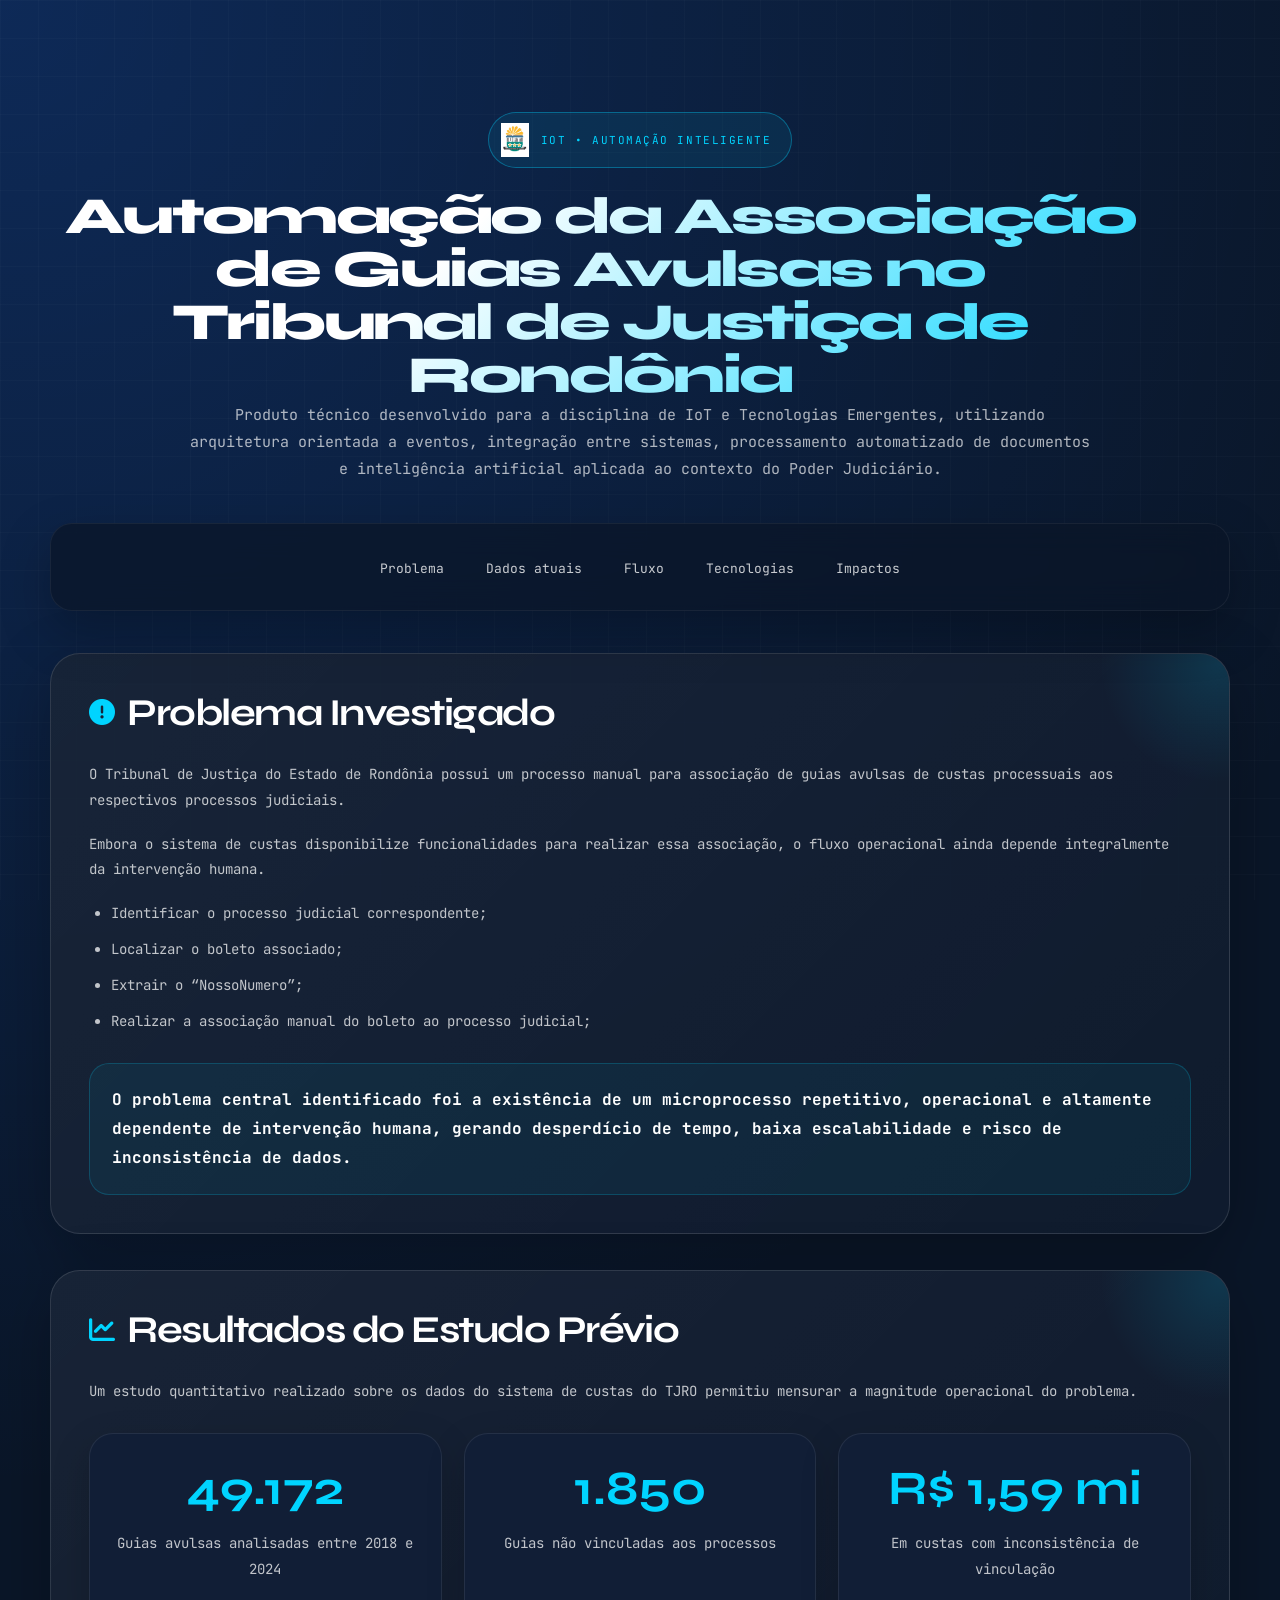
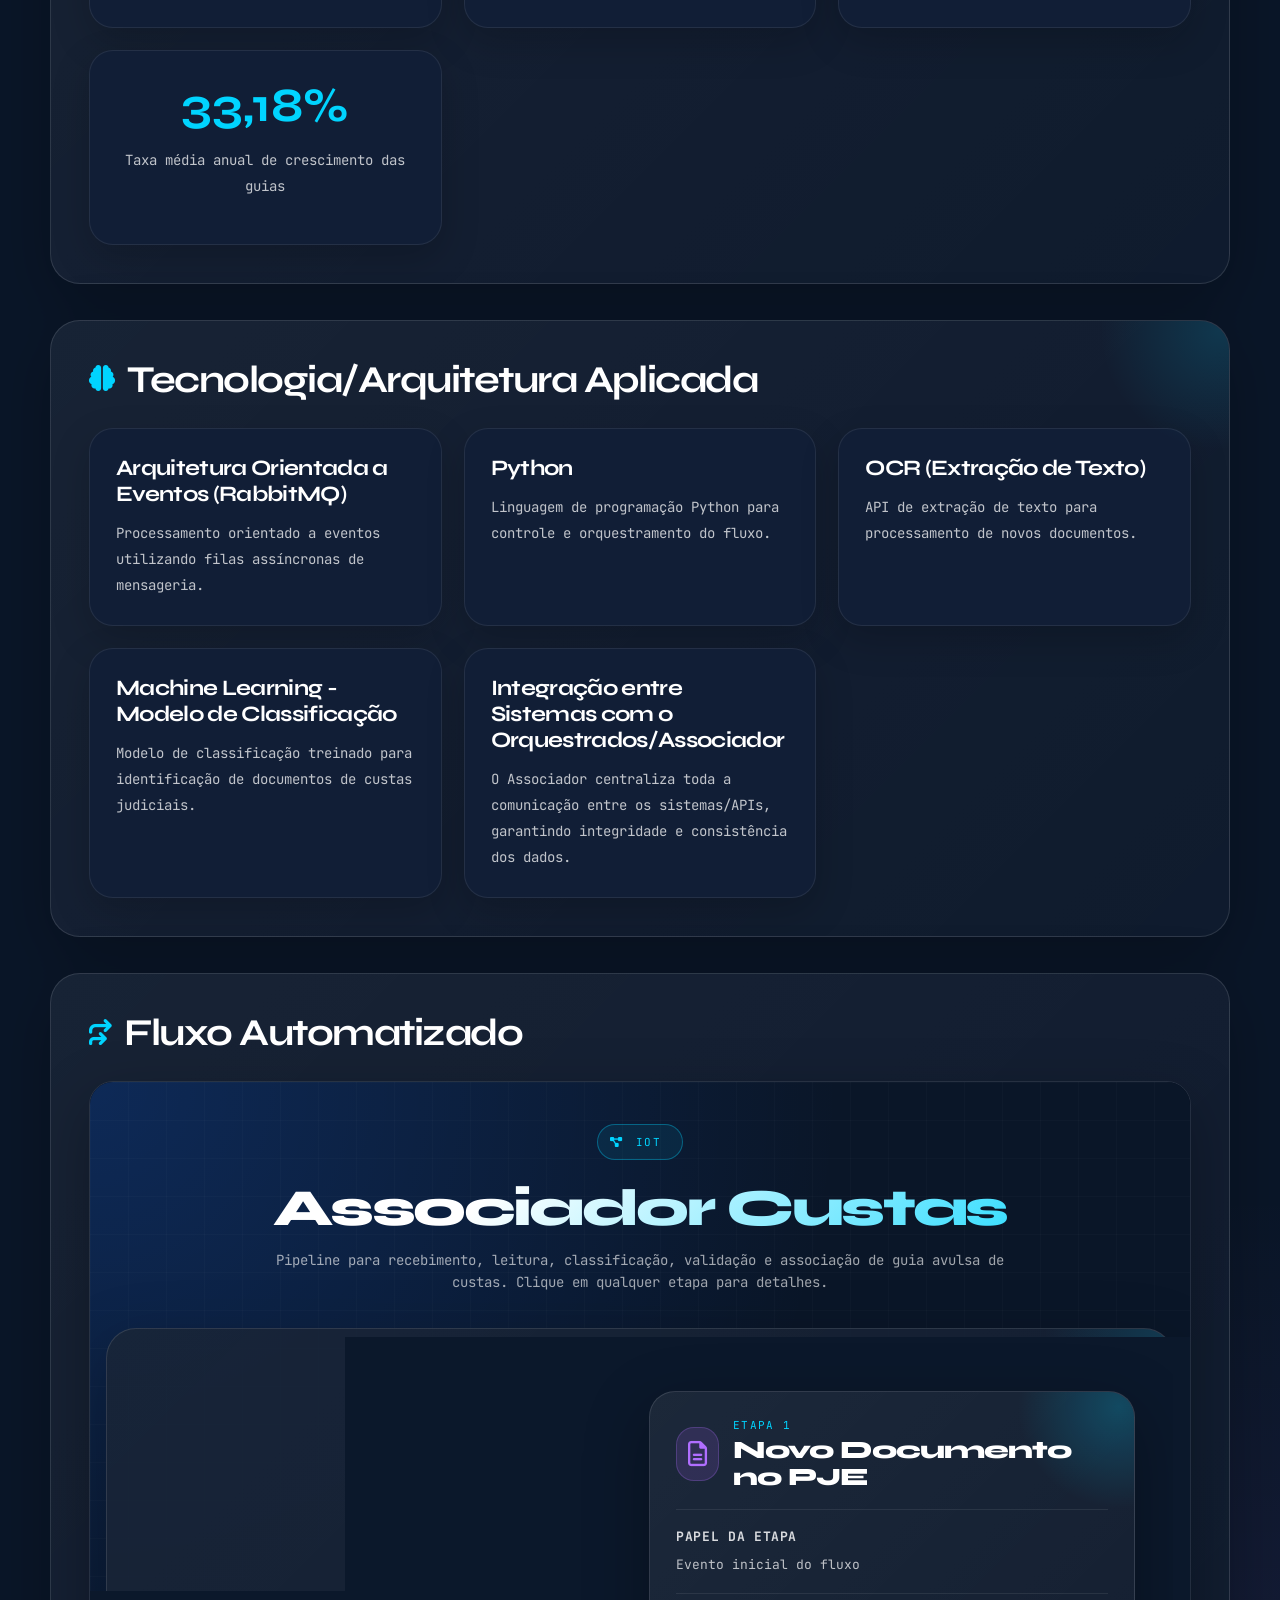
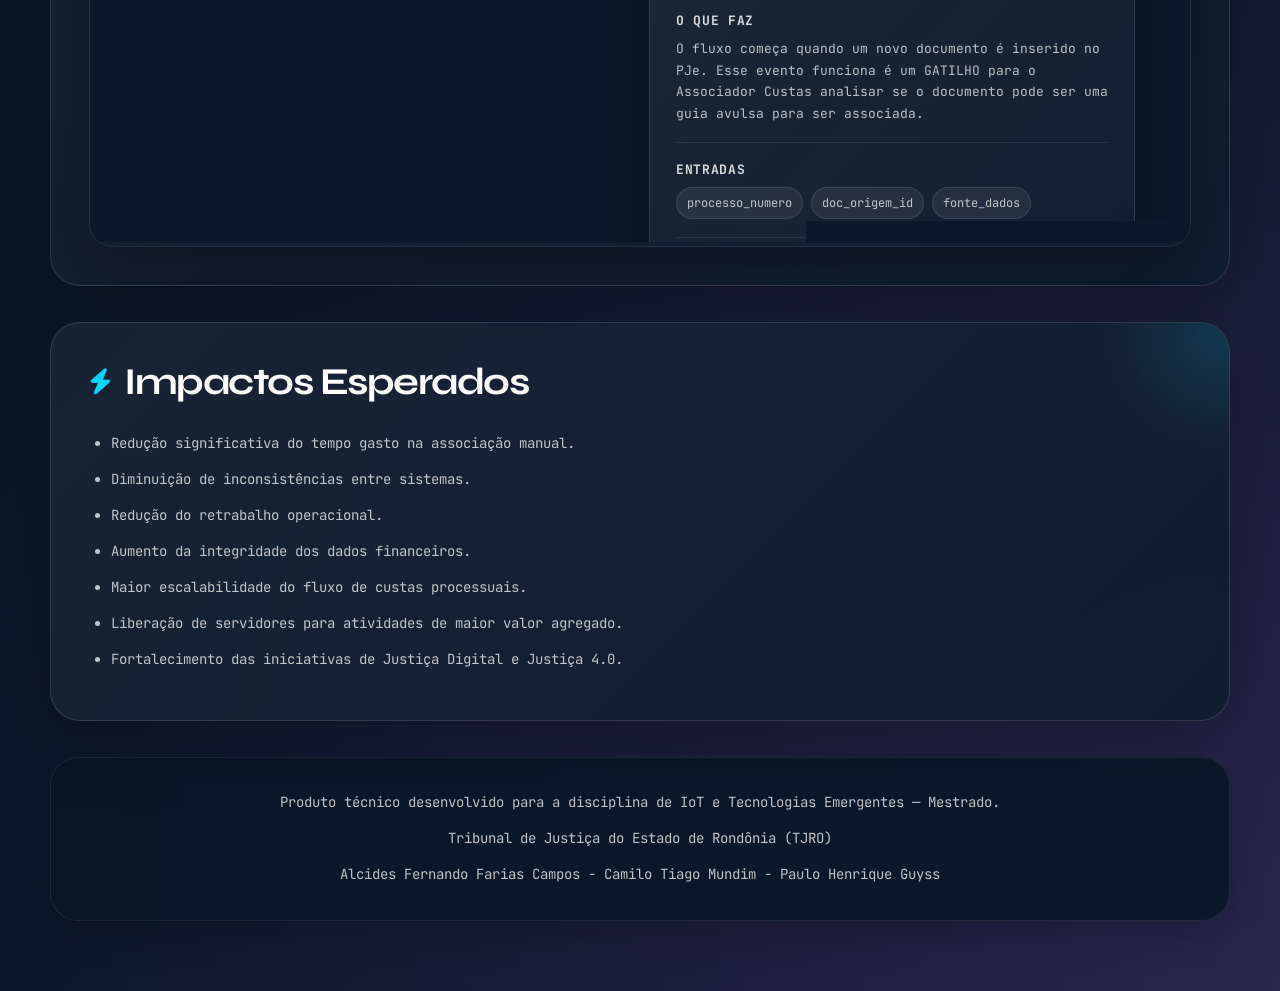
==== commit 0af9cd7f: "incluindo logo uft" ====
--- a/index.html
+++ b/index.html
@@ -20,7 +20,7 @@
     <header class="hero">
 
       <div class="badge">
-        <i class="fa-solid fa-microchip"></i>
+        <img src="images/logo_uft.png" alt="UFT Logo" class="badge-logo">
         IoT • Automação Inteligente
       </div>
 
@@ -41,7 +41,7 @@
     <nav>
       <ul>
         <li><a href="#problema">Problema</a></li>
-        <li><a href="#dados">Resultados</a></li>
+        <li><a href="#dados">Dados atuais</a></li>
 <!--        <li><a href="#produto">Produto</a></li>-->
 <!--        <li><a href="#arquitetura">Arquitetura</a></li>-->
         <li><a href="#fluxo">Fluxo</a></li>
@@ -251,12 +251,12 @@
       </h2>
 
       <ul>
-        <li>Redução significativa do tempo gasto na associação manual;</li>
-        <li>Diminuição de inconsistências entre sistemas;</li>
-        <li>Redução do retrabalho operacional;</li>
-        <li>Aumento da integridade dos dados financeiros;</li>
-        <li>Maior escalabilidade do fluxo de custas processuais;</li>
-        <li>Liberação de servidores para atividades de maior valor agregado;</li>
+        <li>Redução significativa do tempo gasto na associação manual.</li>
+        <li>Diminuição de inconsistências entre sistemas.</li>
+        <li>Redução do retrabalho operacional.</li>
+        <li>Aumento da integridade dos dados financeiros.</li>
+        <li>Maior escalabilidade do fluxo de custas processuais.</li>
+        <li>Liberação de servidores para atividades de maior valor agregado.</li>
         <li>Fortalecimento das iniciativas de Justiça Digital e Justiça 4.0.</li>
       </ul>
 
--- a/style.css
+++ b/style.css
@@ -740,3 +740,19 @@
     font-size: 12.5px;
   }
 }
+
+  .badge {
+  display: inline-flex;
+  align-items: center;
+  gap: 12px;
+
+  padding: 10px 20px 10px 12px;
+}
+
+  .badge-logo {
+  height: 34px;
+  width: auto;
+  object-fit: contain;
+
+  display: block;
+}
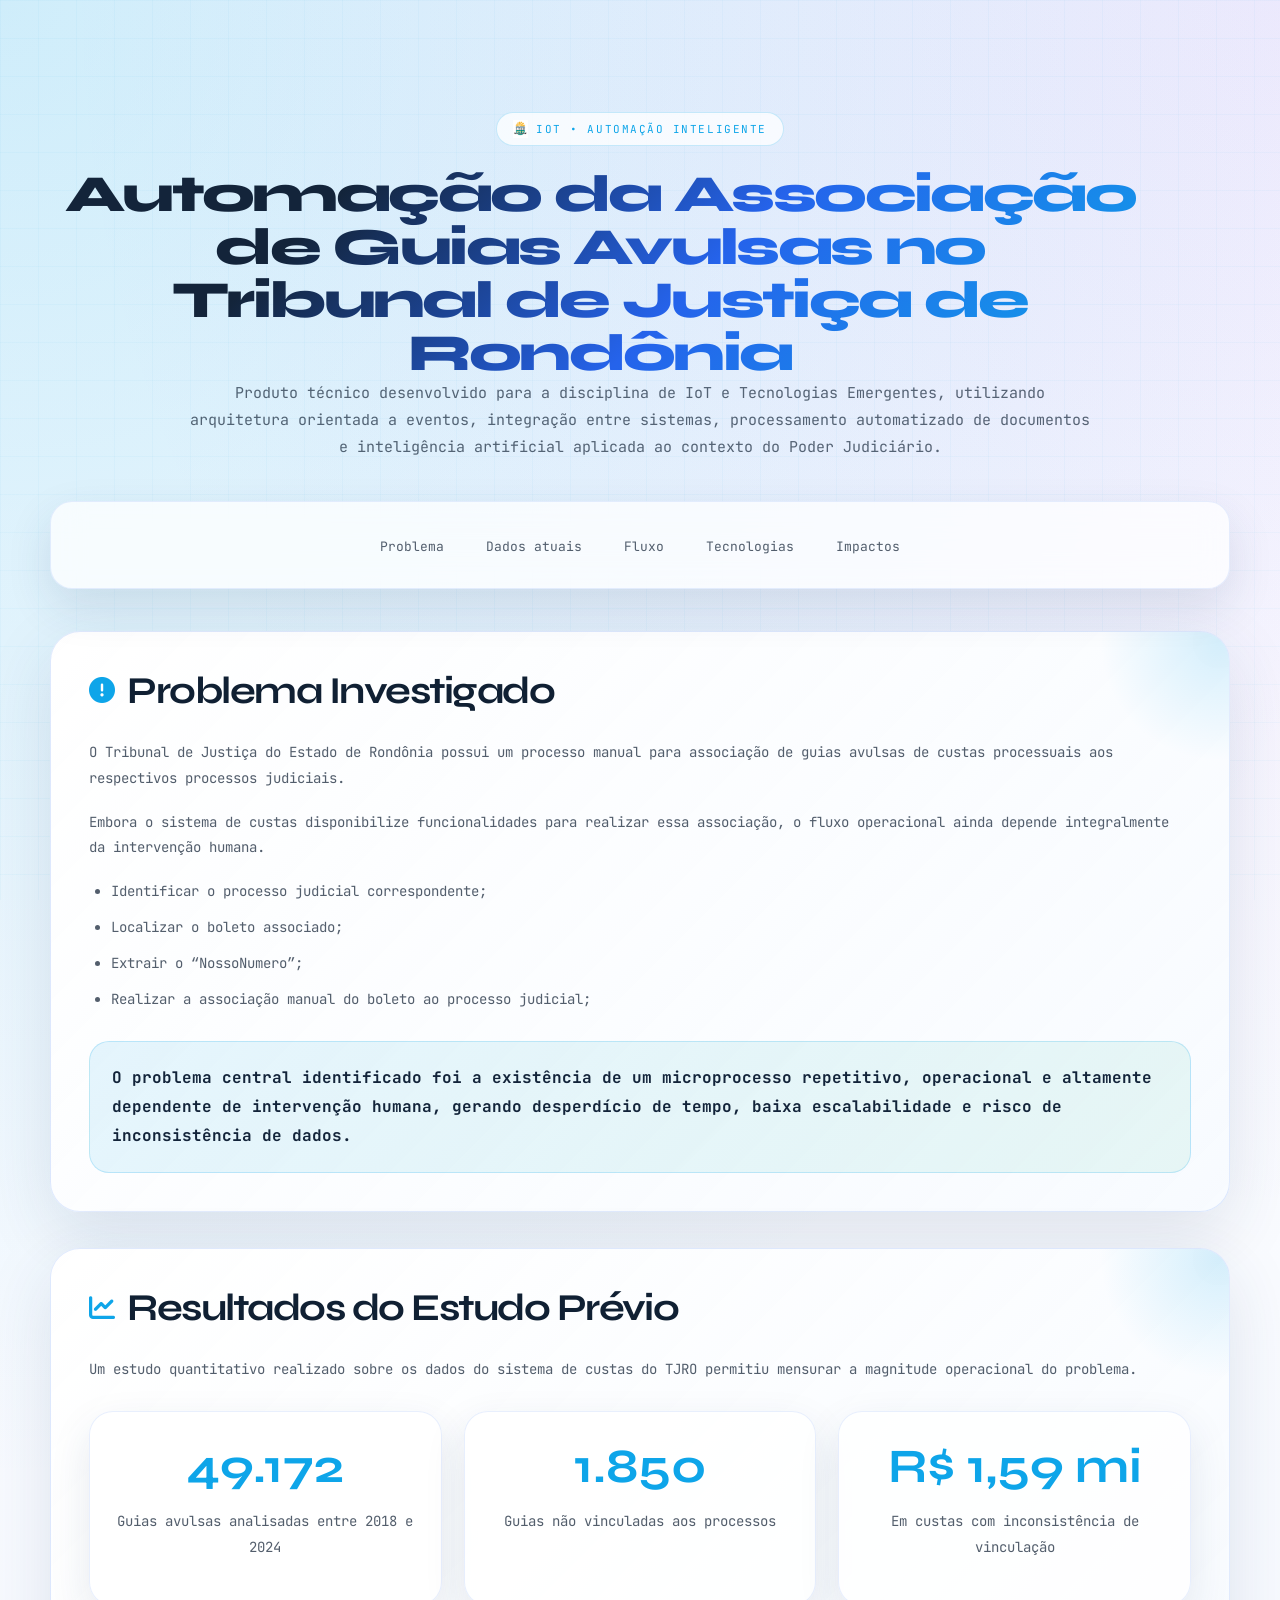
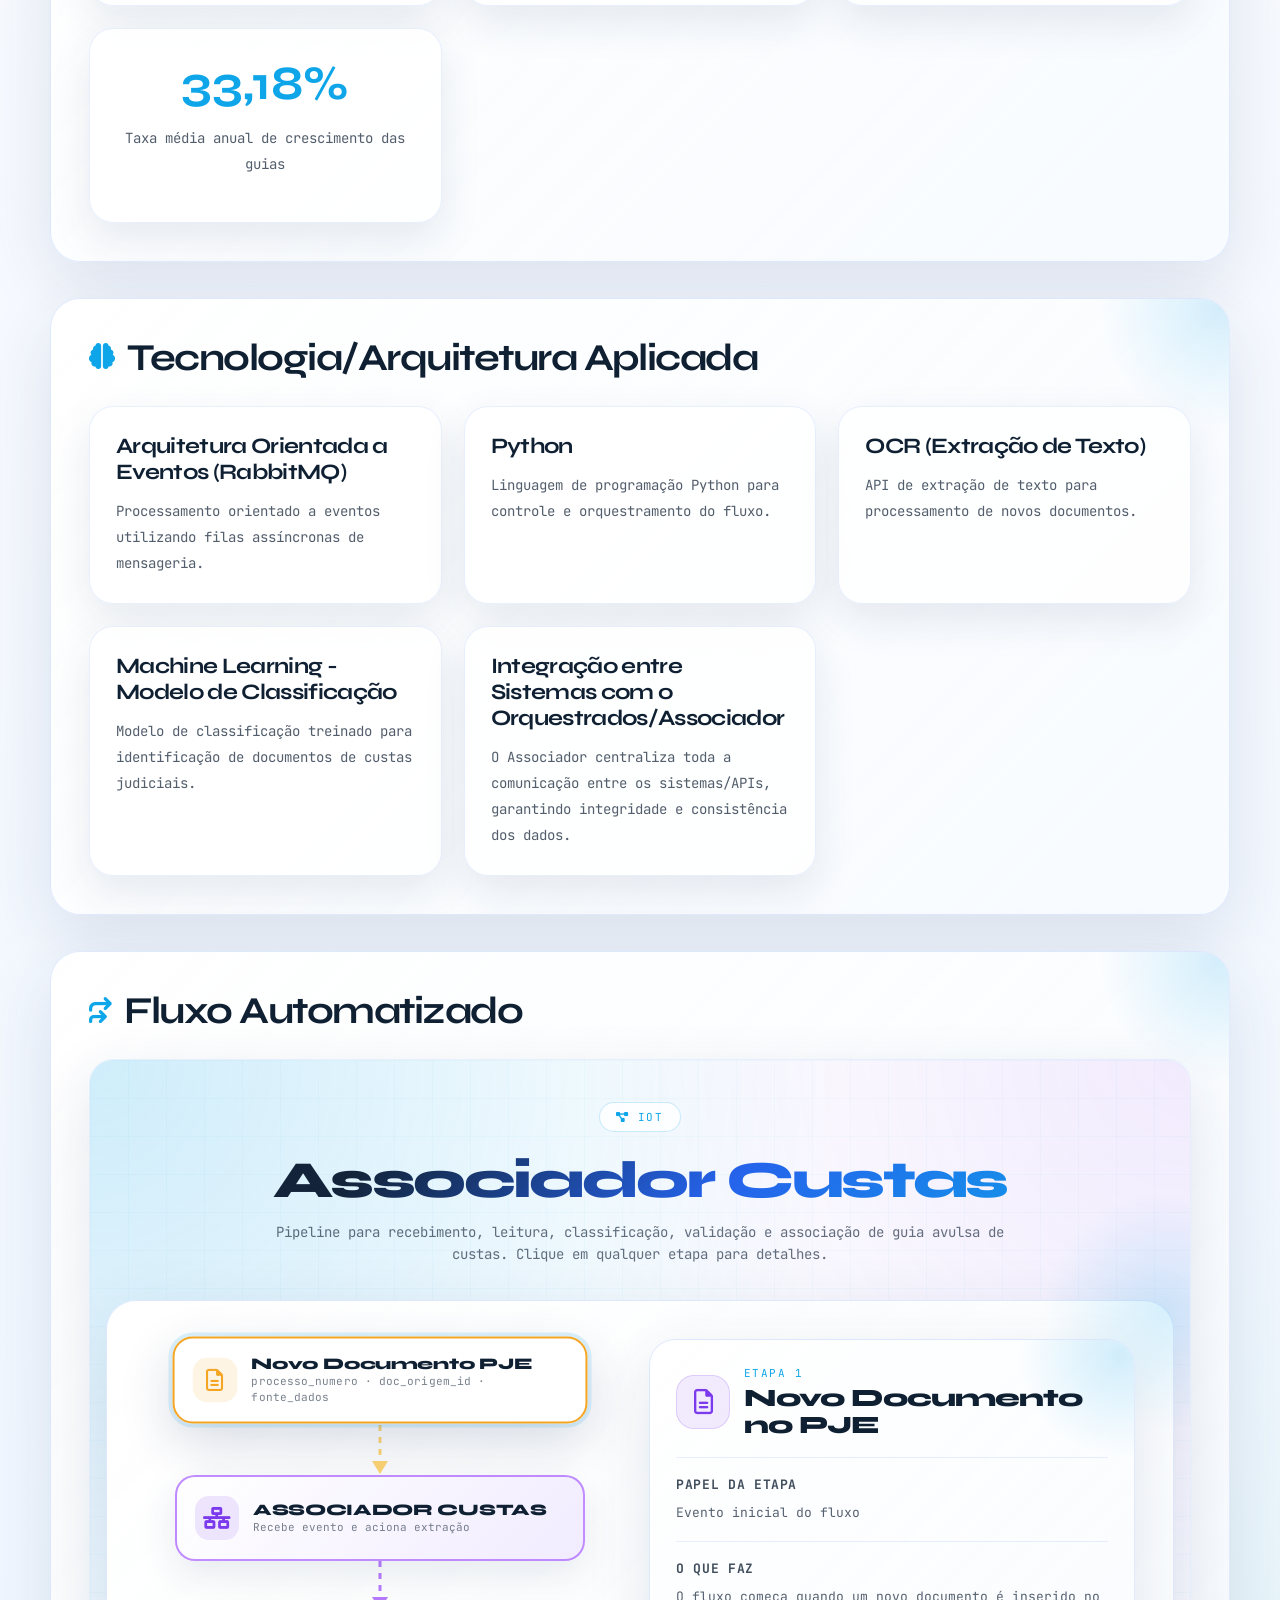
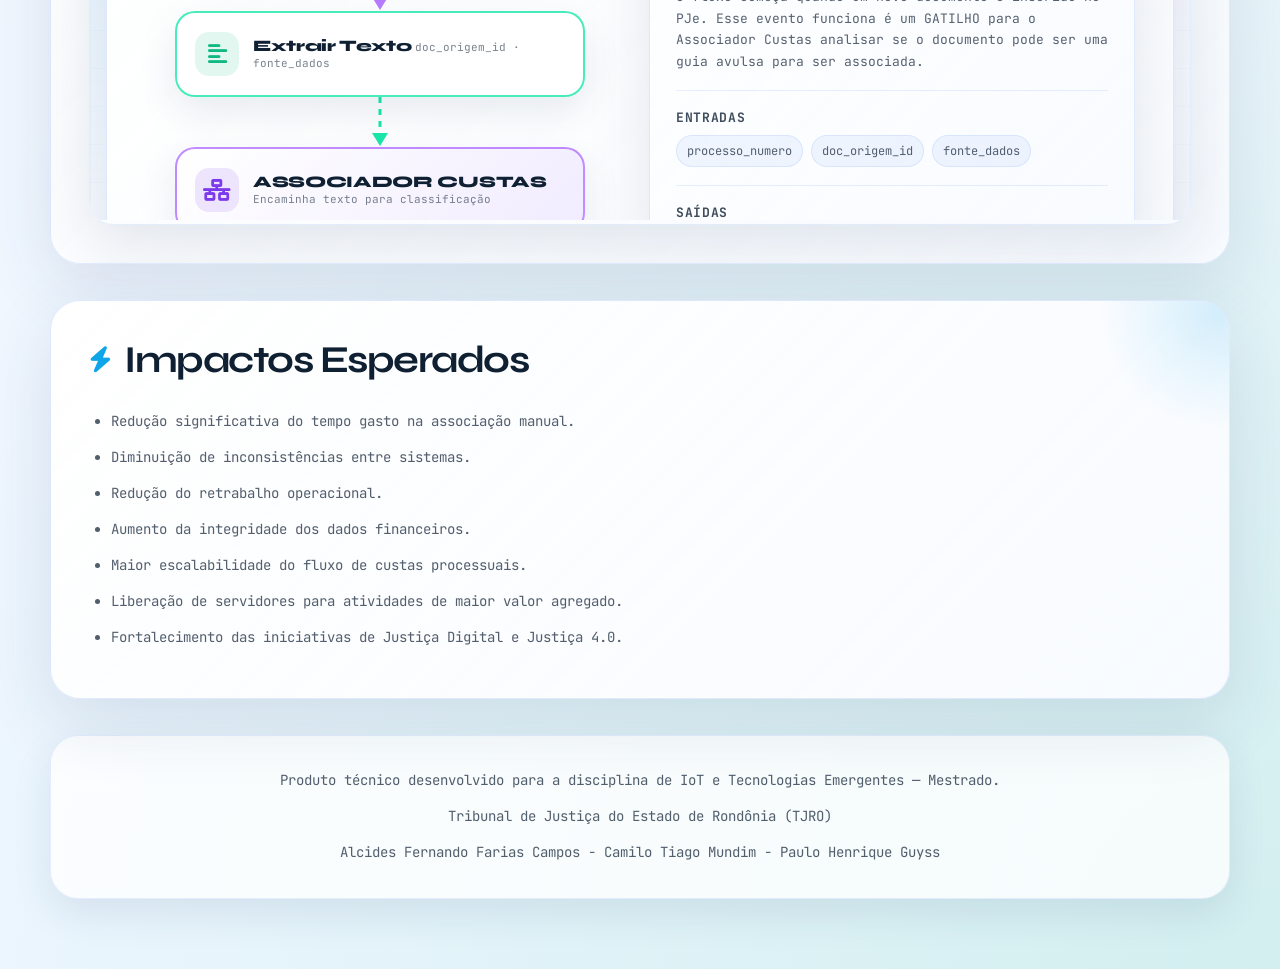
==== commit 492c1d07: "feat: deixando a tela com tema claro" ====
--- a/index.html
+++ b/index.html
@@ -20,7 +20,7 @@
     <header class="hero">
 
       <div class="badge">
-        <img src="images/logo_uft.png" alt="UFT Logo" class="badge-logo">
+        <img src="images/logo_uft.png" alt="UFT Logo" class="badge-logo shrink-0">
         IoT • Automação Inteligente
       </div>
 
@@ -53,7 +53,7 @@
     <section id="problema">
 
       <h2>
-        <i class="fa-solid fa-circle-exclamation"></i>
+        <i class="fa-solid fa-circle-exclamation shrink-0"></i>
         Problema Investigado
       </h2>
 
@@ -89,7 +89,7 @@
     <section id="dados">
 
       <h2>
-        <i class="fa-solid fa-chart-line"></i>
+        <i class="fa-solid fa-chart-line shrink-0"></i>
         Resultados do Estudo Prévio
       </h2>
 
@@ -127,7 +127,7 @@
 <!--    <section id="produto">-->
 
 <!--      <h2>-->
-<!--        <i class="fa-solid fa-cubes"></i>-->
+<!--        <i class="fa-solid fa-cubes shrink-0"></i>-->
 <!--        Produto Técnico Proposto-->
 <!--      </h2>-->
 
@@ -184,7 +184,7 @@
     <section id="tecnologias">
 
       <h2>
-        <i class="fa-solid fa-brain"></i>
+        <i class="fa-solid fa-brain shrink-0"></i>
         Tecnologia/Arquitetura Aplicada
       </h2>
 
@@ -233,7 +233,7 @@
     <section id="fluxo">
 
       <h2>
-        <i class="fa-solid fa-arrows-turn-right"></i>
+        <i class="fa-solid fa-arrows-turn-right shrink-0"></i>
         Fluxo Automatizado
       </h2>
 
@@ -246,7 +246,7 @@
     <section id="impactos">
 
       <h2>
-        <i class="fa-solid fa-bolt"></i>
+        <i class="fa-solid fa-bolt shrink-0"></i>
         Impactos Esperados
       </h2>
 
@@ -284,4 +284,4 @@
   </main>
 
 </body>
-</html>+</html>
--- a/style.css
+++ b/style.css
@@ -1,18 +1,19 @@
 ﻿:root {
-  --bg: #0a1628;
-  --bg2: #101d33;
-  --card: rgba(18, 31, 56, 0.92);
-  --card2: rgba(26, 42, 74, 0.96);
-  --text: #ffffff;
-  --muted: rgba(255,255,255,.62);
-
-  --yellow: #ffd166;
-  --purple: #b06eff;
-  --cyan: #00d4ff;
-  --green: #00e5a0;
-  --blue: #4da3ff;
-  --pink: #ff6ec7;
-  --border: rgba(255,255,255,.12);
+  --bg: #f6f9ff;
+  --bg2: #eaf2ff;
+  --card: rgba(255, 255, 255, 0.88);
+  --card2: rgba(248, 251, 255, 0.96);
+  --text: #102033;
+  --muted: rgba(16, 32, 51, .64);
+
+  --yellow: #f5a524;
+  --purple: #7c3aed;
+  --cyan: #0ea5e9;
+  --green: #10b981;
+  --blue: #2563eb;
+  --pink: #db2777;
+  --border: rgba(37, 99, 235, .13);
+  --shadow: rgba(31, 58, 99, .12);
 }
 
 * {
@@ -21,11 +22,17 @@
   box-sizing: border-box;
 }
 
+.shrink-0 {
+  flex-shrink: 0;
+}
+
 body {
   min-height: 100vh;
   background:
-    radial-gradient(circle at top left, rgba(26,111,255,.22), transparent 34%),
-    radial-gradient(circle at bottom right, rgba(176,110,255,.18), transparent 32%),
+    radial-gradient(circle at top left, rgba(14,165,233,.20), transparent 34%),
+    radial-gradient(circle at top right, rgba(124,58,237,.10), transparent 28%),
+    radial-gradient(circle at bottom right, rgba(16,185,129,.12), transparent 32%),
+    linear-gradient(180deg, #ffffff 0%, var(--bg) 46%, #edf6ff 100%),
     var(--bg);
   color: var(--text);
   font-family: 'Syne', sans-serif;
@@ -38,8 +45,8 @@
   position: fixed;
   inset: 0;
   background-image:
-    linear-gradient(rgba(255,255,255,.035) 1px, transparent 1px),
-    linear-gradient(90deg, rgba(255,255,255,.035) 1px, transparent 1px);
+    linear-gradient(rgba(14,165,233,.055) 1px, transparent 1px),
+    linear-gradient(90deg, rgba(14,165,233,.055) 1px, transparent 1px);
   background-size: 38px 38px;
   pointer-events: none;
   opacity: .6;
@@ -51,9 +58,9 @@
   align-items: center;
   gap: 8px;
   padding: 7px 16px;
-  border: 1px solid rgba(0,212,255,.35);
+  border: 1px solid rgba(14,165,233,.22);
   border-radius: 999px;
-  background: rgba(0,212,255,.08);
+  background: rgba(255,255,255,.76);
   color: var(--cyan);
   font-family: 'JetBrains Mono', monospace;
   font-size: 11px;
@@ -62,7 +69,7 @@
 }
 
 h1 {
-  background: linear-gradient(135deg, #fff 35%, var(--cyan));
+  background: linear-gradient(135deg, #13243a 24%, #2563eb 58%, var(--cyan));
   -webkit-background-clip: text;
   -webkit-text-fill-color: transparent;
   background-clip: text;
@@ -99,7 +106,7 @@
 .hero p {
   max-width: 900px;
   margin: 0 auto;
-  color: rgba(255,255,255,.68);
+  color: rgba(16,32,51,.68);
   font-family: 'JetBrains Mono', monospace;
   font-size: 15px;
   line-height: 1.8;
@@ -110,11 +117,11 @@
   top: 0;
   z-index: 50;
   backdrop-filter: blur(16px);
-  background: rgba(10, 22, 40, 0.72);
-  border: 1px solid rgba(255,255,255,.06);
+  background: rgba(255, 255, 255, 0.74);
+  border: 1px solid rgba(37,99,235,.10);
   border-radius: 22px;
   margin-bottom: 42px;
-  box-shadow: 0 20px 50px rgba(0,0,0,.25);
+  box-shadow: 0 18px 46px var(--shadow);
 }
 
 nav ul {
@@ -128,7 +135,7 @@
 
 nav a {
   text-decoration: none;
-  color: rgba(255,255,255,.78);
+  color: rgba(16,32,51,.72);
   font-family: 'JetBrains Mono', monospace;
   font-size: 13px;
   padding: 10px 14px;
@@ -138,9 +145,9 @@
 }
 
 nav a:hover {
-  color: #fff;
-  border-color: rgba(0,212,255,.25);
-  background: rgba(0,212,255,.08);
+  color: #0f4ec7;
+  border-color: rgba(14,165,233,.22);
+  background: rgba(14,165,233,.09);
 }
 
 section {
@@ -148,9 +155,9 @@
   border: 1px solid var(--border);
   border-radius: 30px;
   background:
-    linear-gradient(135deg, rgba(255,255,255,.05), rgba(255,255,255,.015)),
-    rgba(12, 24, 44, .88);
-  box-shadow: 0 20px 65px rgba(0,0,0,.26);
+    linear-gradient(135deg, rgba(255,255,255,.94), rgba(246,250,255,.82)),
+    rgba(255,255,255,.88);
+  box-shadow: 0 22px 70px var(--shadow);
   padding: 38px;
   position: relative;
   overflow: hidden;
@@ -164,7 +171,7 @@
   border-radius: 50%;
   right: -110px;
   top: -110px;
-  background: radial-gradient(circle, rgba(0,212,255,.14), transparent 70%);
+  background: radial-gradient(circle, rgba(14,165,233,.16), transparent 70%);
   pointer-events: none;
 }
 
@@ -185,7 +192,7 @@
 
 p,
 li {
-  color: rgba(255,255,255,.74);
+  color: rgba(16,32,51,.72);
   font-family: 'JetBrains Mono', monospace;
   font-size: 14px;
   line-height: 1.85;
@@ -208,9 +215,9 @@
   margin-top: 28px;
   padding: 22px;
   border-radius: 20px;
-  border: 1px solid rgba(0,212,255,.20);
-  background: rgba(0,212,255,.06);
-  color: #fff;
+  border: 1px solid rgba(14,165,233,.20);
+  background: linear-gradient(135deg, rgba(14,165,233,.10), rgba(16,185,129,.08));
+  color: #13243a;
   font-family: 'JetBrains Mono', monospace;
   line-height: 1.8;
 }
@@ -227,9 +234,9 @@
 .number-box,
 .architecture-item {
   border-radius: 24px;
-  border: 1px solid rgba(255,255,255,.08);
+  border: 1px solid rgba(37,99,235,.10);
   background: var(--card);
-  box-shadow: 0 14px 38px rgba(0,0,0,.20);
+  box-shadow: 0 16px 42px rgba(31,58,99,.10);
   padding: 26px;
   transition: transform .18s ease, border-color .18s ease;
 }
@@ -238,7 +245,7 @@
 .number-box:hover,
 .architecture-item:hover {
   transform: translateY(-4px);
-  border-color: rgba(0,212,255,.22);
+  border-color: rgba(14,165,233,.28);
 }
 
 .card h4,
@@ -247,7 +254,7 @@
 }
 
 .card h4 {
-  color: #fff;
+  color: #102033;
   font-size: 22px;
   letter-spacing: -0.03em;
 }
@@ -282,8 +289,8 @@
   width: 36px;
   height: 36px;
   border-radius: 12px;
-  background: rgba(176,110,255,.14);
-  border: 1px solid rgba(176,110,255,.25);
+  background: rgba(124,58,237,.10);
+  border: 1px solid rgba(124,58,237,.20);
   color: var(--purple);
   display: grid;
   place-items: center;
@@ -295,25 +302,25 @@
   margin-top: 20px;
   border-radius: 24px;
   overflow: hidden;
-  border: 1px solid rgba(255,255,255,.08);
-  box-shadow: 0 20px 60px rgba(0,0,0,.30);
+  border: 1px solid rgba(37,99,235,.10);
+  box-shadow: 0 20px 60px rgba(31,58,99,.12);
 }
 
 iframe {
   width: 100%;
   height: 760px;
   border: none;
-  background: #08111f;
+  background: #f6f9ff;
 }
 
 footer {
   margin-top: 28px;
   padding: 32px;
   text-align: center;
-  border: 1px solid rgba(255,255,255,.08);
+  border: 1px solid rgba(37,99,235,.10);
   border-radius: 28px;
-  background: rgba(10,22,40,.88);
-  box-shadow: 0 14px 38px rgba(0,0,0,.20);
+  background: rgba(255,255,255,.78);
+  box-shadow: 0 14px 38px rgba(31,58,99,.10);
 }
 
 footer p {
@@ -382,6 +389,13 @@
   gap: 34px;
   align-items: start;
   margin-top: 34px;
+  overflow: visible;
+}
+
+#detailsPanel {
+  position: sticky;
+  top: 32px;
+  align-self: start;
 }
 
 .flow-column {
@@ -397,12 +411,12 @@
   border-radius: 20px;
   border: 2px solid var(--border);
   background: var(--card);
-  color: #fff;
+  color: var(--text);
   padding: 15px 18px;
   cursor: pointer;
   position: relative;
   z-index: 2;
-  box-shadow: 0 14px 38px rgba(0,0,0,.20);
+  box-shadow: 0 14px 38px rgba(31,58,99,.10);
   transition:
     transform .16s ease,
     box-shadow .16s ease,
@@ -418,14 +432,14 @@
 
 .step:hover {
   transform: translateY(-2px);
-  box-shadow: 0 18px 46px rgba(0,0,0,.32);
+  box-shadow: 0 18px 46px rgba(31,58,99,.16);
 }
 
 .step.active {
   transform: translateY(-2px) scale(1.012);
   box-shadow:
-    0 0 0 4px rgba(176,110,255,.15),
-    0 18px 50px rgba(0,0,0,.42);
+    0 0 0 4px rgba(14,165,233,.14),
+    0 18px 50px rgba(31,58,99,.18);
 }
 
 .icon {
@@ -435,7 +449,7 @@
   display: grid;
   place-items: center;
   font-size: 22px;
-  background: rgba(255,255,255,.06);
+  background: rgba(37,99,235,.06);
 }
 
 .step-title {
@@ -449,7 +463,7 @@
   margin-top: 5px;
   font-family: 'JetBrains Mono', monospace;
   font-size: 11px;
-  color: rgba(255,255,255,.58);
+  color: rgba(16,32,51,.56);
   line-height: 1.35;
 }
 
@@ -458,7 +472,7 @@
 }
 .doc .icon {
   color: var(--yellow);
-  background: rgba(255,209,102,.12);
+  background: rgba(245,165,36,.12);
 }
 .doc.active {
   border-color: var(--yellow);
@@ -466,11 +480,11 @@
 
 .assoc {
   border-color: rgba(176,110,255,.78);
-  background: linear-gradient(135deg, rgba(25,28,45,.95), rgba(49,36,100,.72));
+  background: linear-gradient(135deg, rgba(255,255,255,.94), rgba(239,233,255,.88));
 }
 .assoc .icon {
   color: var(--purple);
-  background: rgba(176,110,255,.14);
+  background: rgba(124,58,237,.12);
 }
 .assoc.active {
   border-color: var(--purple);
@@ -481,7 +495,7 @@
 }
 .extract .icon {
   color: var(--green);
-  background: rgba(0,229,160,.12);
+  background: rgba(16,185,129,.12);
 }
 .extract.active {
   border-color: var(--green);
@@ -492,7 +506,7 @@
 }
 .classify .icon {
   color: var(--pink);
-  background: rgba(255,110,199,.12);
+  background: rgba(219,39,119,.10);
 }
 .classify.active {
   border-color: var(--pink);
@@ -503,7 +517,7 @@
 }
 .validate .icon {
   color: var(--blue);
-  background: rgba(77,163,255,.12);
+  background: rgba(37,99,235,.10);
 }
 .validate.active {
   border-color: var(--blue);
@@ -511,11 +525,11 @@
 
 .final {
   border-color: rgba(0,229,160,.88);
-  background: linear-gradient(135deg, rgba(16,40,36,.96), rgba(12,74,55,.74));
+  background: linear-gradient(135deg, rgba(255,255,255,.94), rgba(226,252,241,.90));
 }
 .final .icon {
   color: var(--green);
-  background: rgba(0,229,160,.14);
+  background: rgba(16,185,129,.12);
 }
 .final.active {
   border-color: var(--green);
@@ -550,9 +564,9 @@
   border: 1px solid var(--border);
   border-radius: 26px;
   background:
-    linear-gradient(135deg, rgba(255,255,255,.07), rgba(255,255,255,.025)),
-    rgba(12, 24, 44, .86);
-  box-shadow: 0 20px 65px rgba(0,0,0,.30);
+    linear-gradient(135deg, rgba(255,255,255,.96), rgba(246,250,255,.86)),
+    rgba(255,255,255,.88);
+  box-shadow: 0 20px 65px rgba(31,58,99,.12);
   padding: 26px;
   min-height: 438px;
   overflow: hidden;
@@ -566,7 +580,7 @@
   border-radius: 50%;
   right: -95px;
   top: -95px;
-  background: radial-gradient(circle, rgba(0,212,255,.22), transparent 65%);
+  background: radial-gradient(circle, rgba(14,165,233,.18), transparent 65%);
   pointer-events: none;
 }
 
@@ -585,10 +599,10 @@
   border-radius: 18px;
   display: grid;
   place-items: center;
-  background: rgba(176,110,255,.14);
+  background: rgba(124,58,237,.10);
   color: var(--purple);
   font-size: 25px;
-  border: 1px solid rgba(176,110,255,.25);
+  border: 1px solid rgba(124,58,237,.18);
 }
 
 .details-kicker {
@@ -615,12 +629,12 @@
 .section {
   margin-top: 18px;
   padding-top: 18px;
-  border-top: 1px solid rgba(255,255,255,.08);
+  border-top: 1px solid rgba(37,99,235,.10);
 }
 
 .section h3 {
   margin: 0 0 9px;
-  color: rgba(255,255,255,.84);
+  color: rgba(16,32,51,.80);
   font-size: 13px;
   font-family: 'JetBrains Mono', monospace;
   letter-spacing: .05em;
@@ -629,7 +643,7 @@
 
 .section p {
   margin: 0;
-  color: rgba(255,255,255,.72);
+  color: rgba(16,32,51,.70);
   font-family: 'JetBrains Mono', monospace;
   font-size: 13px;
   line-height: 1.65;
@@ -645,9 +659,9 @@
   display: inline-flex;
   padding: 7px 10px;
   border-radius: 999px;
-  background: rgba(255,255,255,.07);
-  border: 1px solid rgba(255,255,255,.10);
-  color: rgba(255,255,255,.72);
+  background: rgba(37,99,235,.06);
+  border: 1px solid rgba(37,99,235,.10);
+  color: rgba(16,32,51,.70);
   font-family: 'JetBrains Mono', monospace;
   font-size: 12px;
 }
@@ -656,9 +670,9 @@
   margin-top: 18px;
   padding: 13px 14px;
   border-radius: 16px;
-  border: 1px solid rgba(0,212,255,.18);
-  background: rgba(0,212,255,.06);
-  color: rgba(255,255,255,.70);
+  border: 1px solid rgba(14,165,233,.18);
+  background: rgba(14,165,233,.07);
+  color: rgba(16,32,51,.70);
   font-family: 'JetBrains Mono', monospace;
   font-size: 12px;
   line-height: 1.55;
@@ -670,7 +684,7 @@
   flex-wrap: wrap;
   justify-content: center;
   gap: 14px;
-  color: rgba(255,255,255,.58);
+  color: rgba(16,32,51,.58);
   font-family: 'JetBrains Mono', monospace;
   font-size: 12px;
 }
@@ -681,8 +695,8 @@
   gap: 7px;
   padding: 8px 10px;
   border-radius: 999px;
-  background: rgba(255,255,255,.045);
-  border: 1px solid rgba(255,255,255,.075);
+  background: rgba(255,255,255,.66);
+  border: 1px solid rgba(37,99,235,.09);
 }
 
 .dot {
@@ -741,18 +755,8 @@
   }
 }
 
-  .badge {
-  display: inline-flex;
-  align-items: center;
-  gap: 12px;
-
-  padding: 10px 20px 10px 12px;
-}
-
   .badge-logo {
-  height: 34px;
+  height: 18px;
   width: auto;
   object-fit: contain;
-
-  display: block;
-}+}
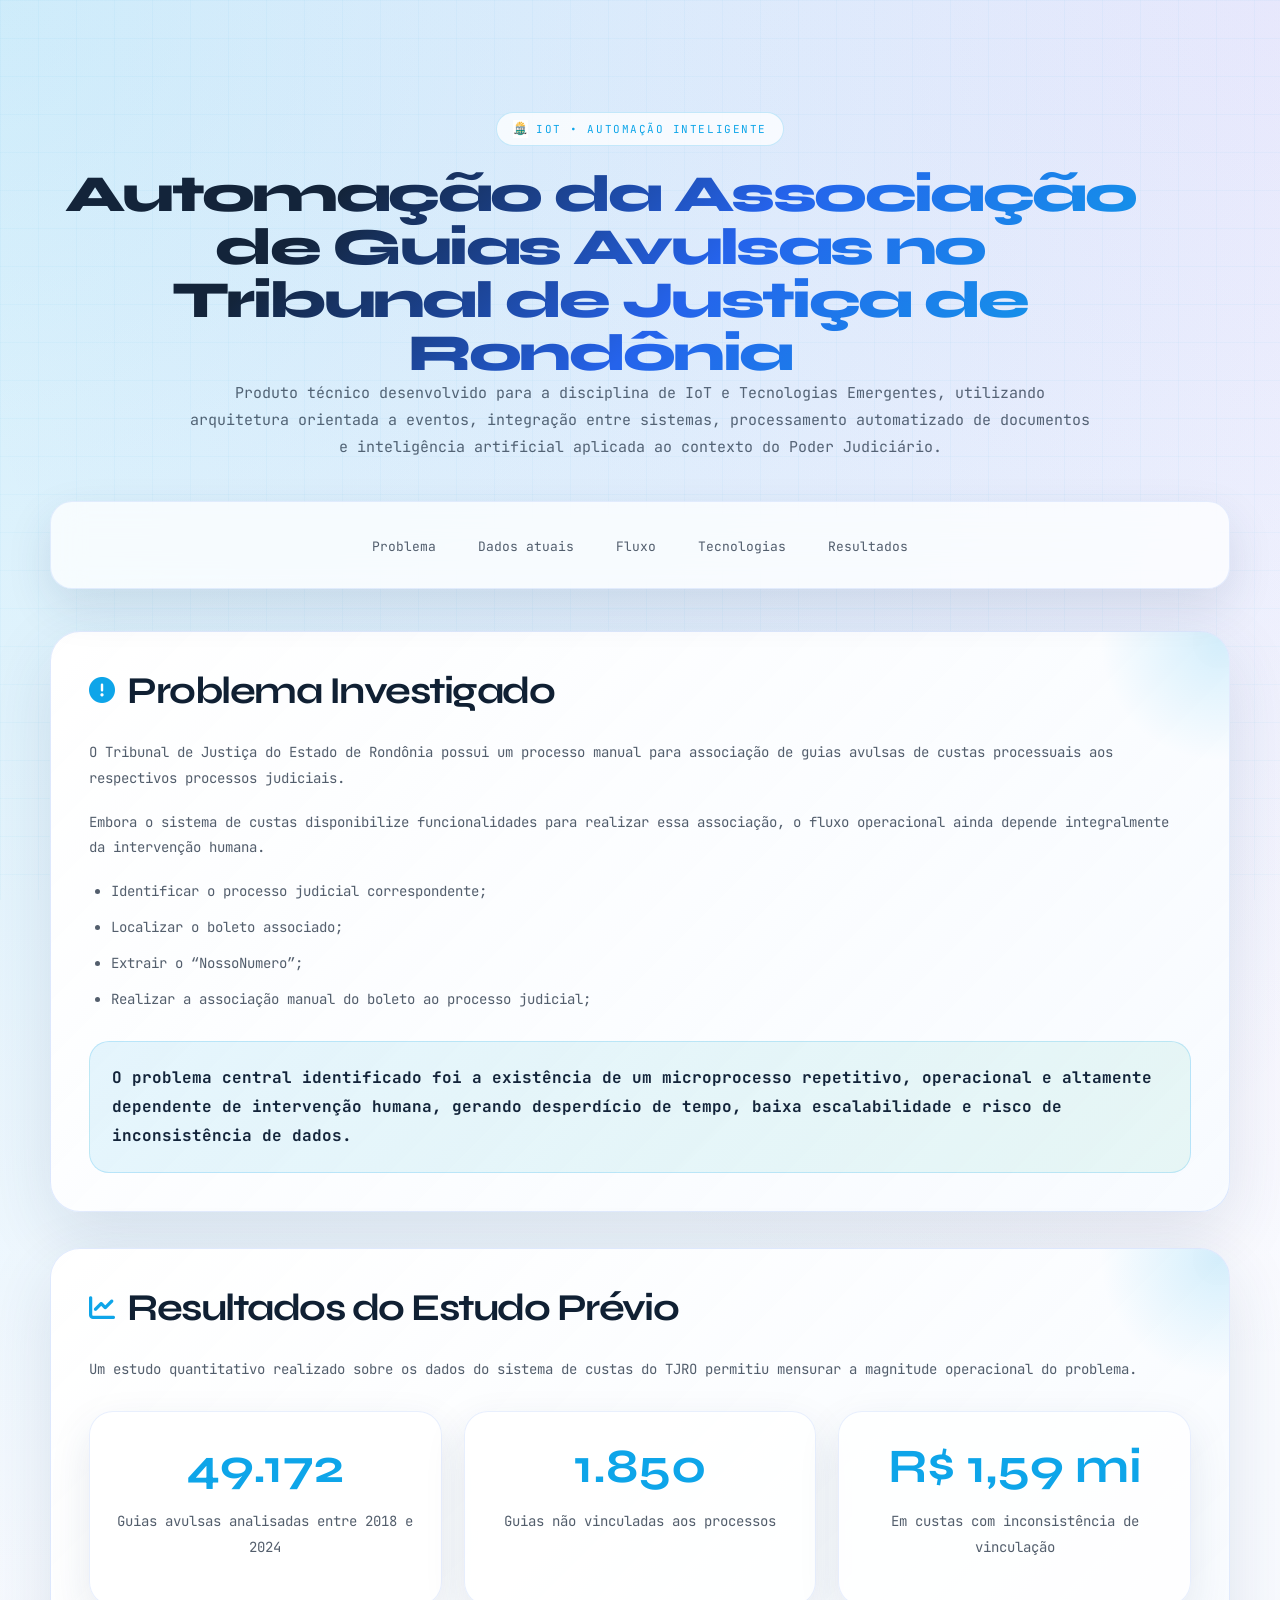
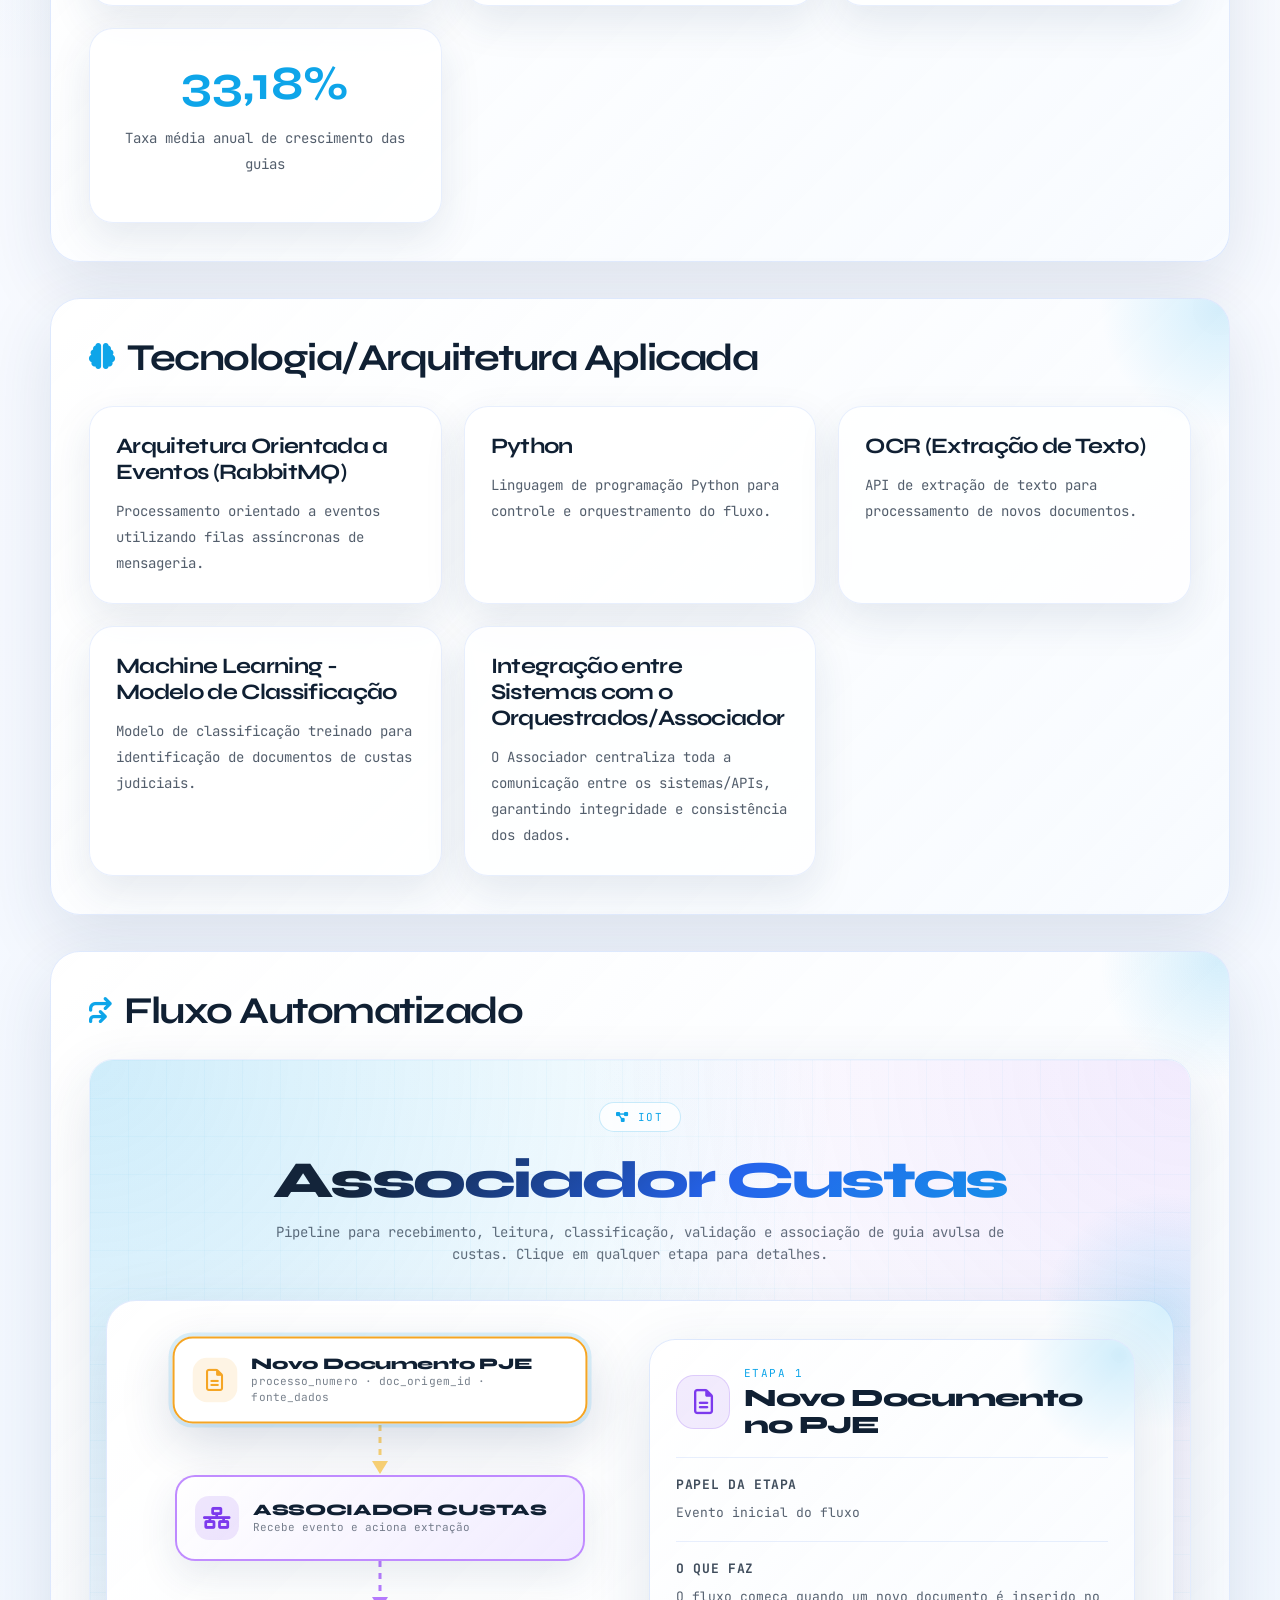
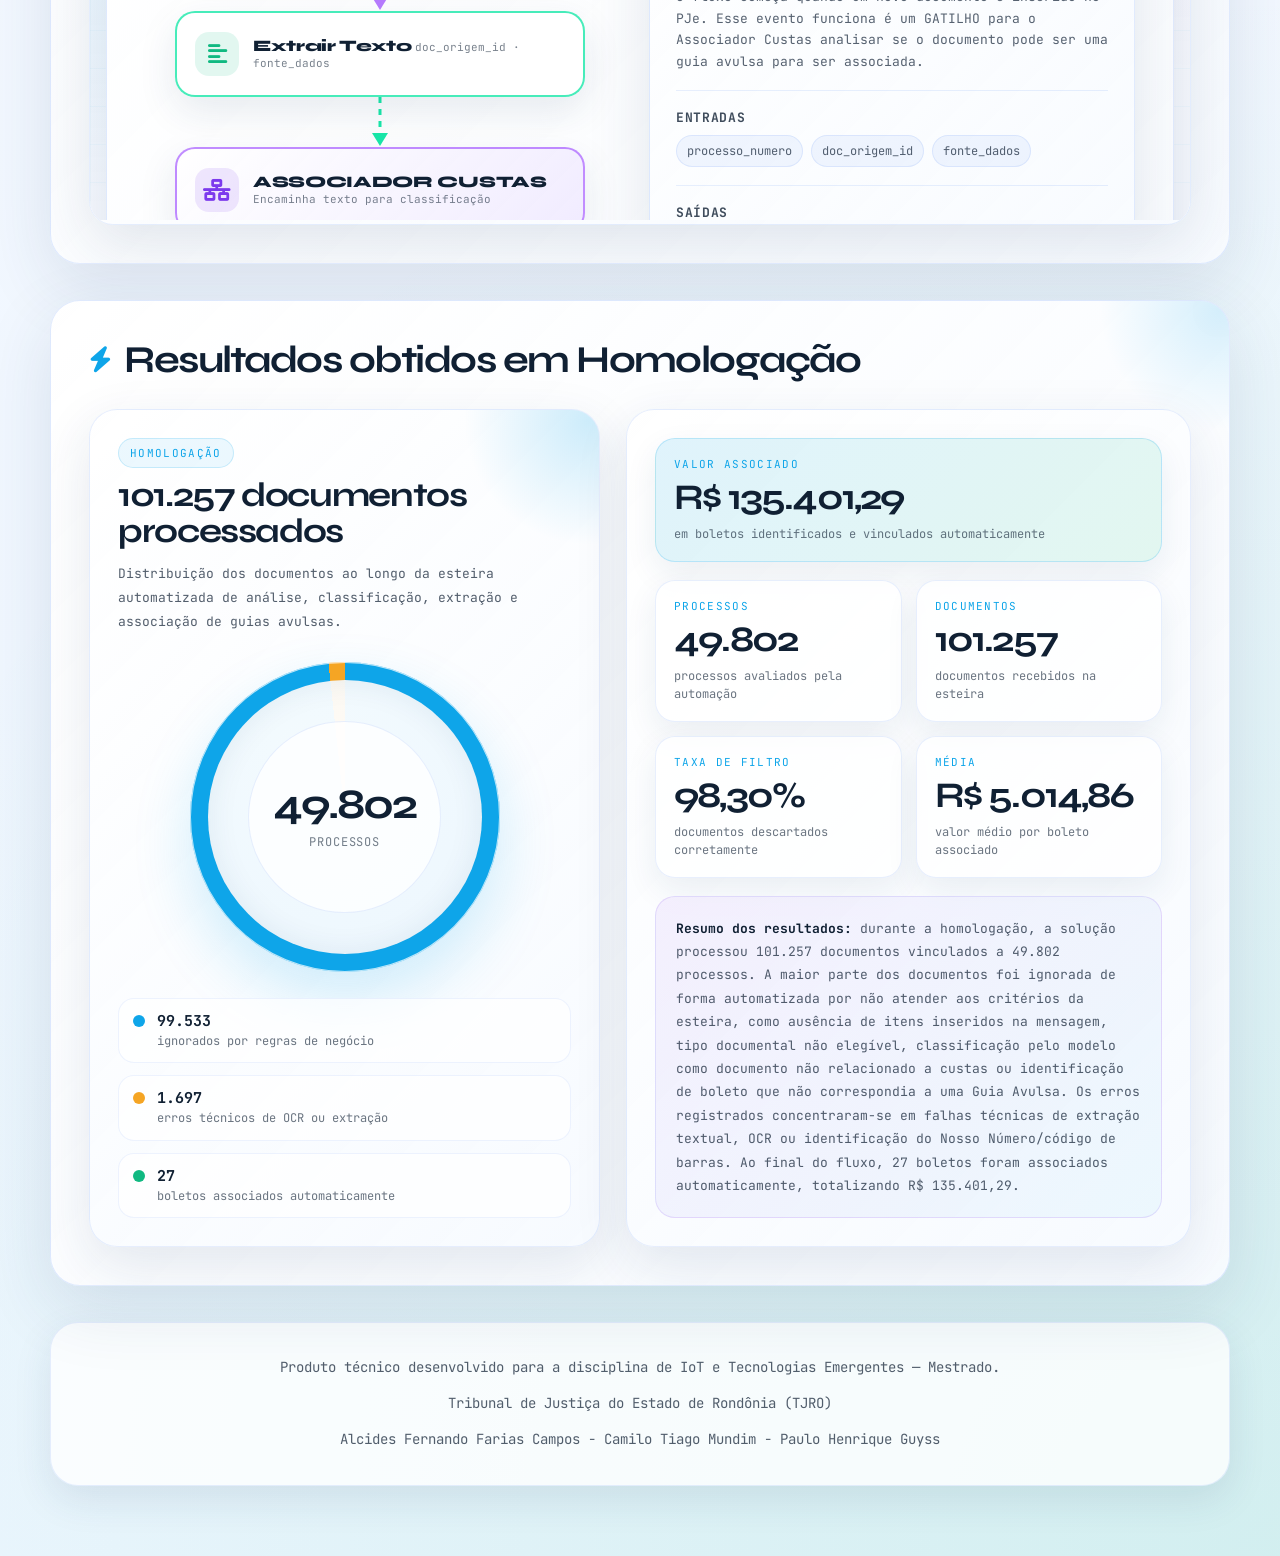
==== commit 08950358: "feat: adicionando resultados obtidos" ====
--- a/index.html
+++ b/index.html
@@ -46,7 +46,7 @@
 <!--        <li><a href="#arquitetura">Arquitetura</a></li>-->
         <li><a href="#fluxo">Fluxo</a></li>
         <li><a href="#tecnologias">Tecnologias</a></li>
-        <li><a href="#impactos">Impactos</a></li>
+        <li><a href="#resultados">Resultados</a></li>
       </ul>
     </nav>
 
@@ -243,22 +243,107 @@
 
     </section>
 
-    <section id="impactos">
+    <section id="resultados">
 
       <h2>
         <i class="fa-solid fa-bolt shrink-0"></i>
-        Impactos Esperados
-      </h2>
-
-      <ul>
-        <li>Redução significativa do tempo gasto na associação manual.</li>
-        <li>Diminuição de inconsistências entre sistemas.</li>
-        <li>Redução do retrabalho operacional.</li>
-        <li>Aumento da integridade dos dados financeiros.</li>
-        <li>Maior escalabilidade do fluxo de custas processuais.</li>
-        <li>Liberação de servidores para atividades de maior valor agregado.</li>
-        <li>Fortalecimento das iniciativas de Justiça Digital e Justiça 4.0.</li>
-      </ul>
+        Resultados obtidos em Homologação
+      </h2>
+
+      <div class="homologacao-dashboard">
+
+        <div class="homologacao-chart-card">
+
+          <div class="chart-header">
+            <span class="chart-kicker">Homologação</span>
+            <h3>101.257 documentos processados</h3>
+            <p>
+              Distribuição dos documentos ao longo da esteira automatizada de análise,
+              classificação, extração e associação de guias avulsas.
+            </p>
+          </div>
+
+          <div class="donut-wrap">
+            <div class="donut-chart" aria-label="Gráfico de resultados da homologação">
+              <div class="donut-center">
+                <strong>49.802</strong>
+                <span>processos</span>
+              </div>
+            </div>
+          </div>
+
+          <div class="chart-legend">
+            <div>
+              <span class="legend-dot ignored"></span>
+              <strong>99.533</strong>
+              <small>ignorados por regras de negócio</small>
+            </div>
+
+            <div>
+              <span class="legend-dot errors"></span>
+              <strong>1.697</strong>
+              <small>erros técnicos de OCR ou extração</small>
+            </div>
+
+            <div>
+              <span class="legend-dot associated"></span>
+              <strong>27</strong>
+              <small>boletos associados automaticamente</small>
+            </div>
+          </div>
+
+        </div>
+
+        <div class="homologacao-insights">
+
+          <div class="insight-card primary">
+            <span>Valor associado</span>
+            <strong>R$ 135.401,29</strong>
+            <small>em boletos identificados e vinculados automaticamente</small>
+          </div>
+
+          <div class="insight-grid">
+            <div class="insight-card">
+              <span>Processos</span>
+              <strong>49.802</strong>
+              <small>processos avaliados pela automação</small>
+            </div>
+
+            <div class="insight-card">
+              <span>Documentos</span>
+              <strong>101.257</strong>
+              <small>documentos recebidos na esteira</small>
+            </div>
+
+            <div class="insight-card">
+              <span>Taxa de filtro</span>
+              <strong>98,30%</strong>
+              <small>documentos descartados corretamente</small>
+            </div>
+
+            <div class="insight-card">
+              <span>Média</span>
+              <strong>R$ 5.014,86</strong>
+              <small>valor médio por boleto associado</small>
+            </div>
+          </div>
+
+          <div class="homologacao-summary">
+            <strong>Resumo dos resultados:</strong>
+            durante a homologação, a solução processou 101.257 documentos vinculados
+            a 49.802 processos. A maior parte dos documentos foi ignorada de forma
+            automatizada por não atender aos critérios da esteira, como ausência de
+            itens inseridos na mensagem, tipo documental não elegível, classificação
+            pelo modelo como documento não relacionado a custas ou identificação de
+            boleto que não correspondia a uma Guia Avulsa. Os erros registrados
+            concentraram-se em falhas técnicas de extração textual, OCR ou identificação
+            do Nosso Número/código de barras. Ao final do fluxo, 27 boletos foram
+            associados automaticamente, totalizando R$ 135.401,29.
+          </div>
+
+        </div>
+
+      </div>
 
     </section>
 
--- a/style.css
+++ b/style.css
@@ -755,8 +755,281 @@
   }
 }
 
-  .badge-logo {
+.badge-logo {
   height: 18px;
   width: auto;
   object-fit: contain;
 }
+
+.homologacao-dashboard {
+  display: grid;
+  grid-template-columns: minmax(340px, 0.95fr) minmax(360px, 1.05fr);
+  gap: 26px;
+  align-items: stretch;
+  margin-top: 10px;
+}
+
+.homologacao-chart-card,
+.homologacao-insights {
+  border-radius: 28px;
+  border: 1px solid rgba(37, 99, 235, .11);
+  background:
+    linear-gradient(135deg, rgba(255,255,255,.96), rgba(246,250,255,.88)),
+    rgba(255,255,255,.9);
+  box-shadow: 0 18px 54px rgba(31,58,99,.11);
+  padding: 28px;
+  position: relative;
+  overflow: hidden;
+}
+
+.homologacao-chart-card::before {
+  content: "";
+  position: absolute;
+  width: 260px;
+  height: 260px;
+  right: -120px;
+  top: -120px;
+  border-radius: 50%;
+  background: radial-gradient(circle, rgba(14,165,233,.20), transparent 68%);
+}
+
+.chart-header {
+  position: relative;
+  z-index: 1;
+}
+
+.chart-kicker {
+  display: inline-flex;
+  margin-bottom: 10px;
+  padding: 7px 11px;
+  border-radius: 999px;
+  background: rgba(14,165,233,.08);
+  border: 1px solid rgba(14,165,233,.18);
+  color: var(--cyan);
+  font-family: 'JetBrains Mono', monospace;
+  font-size: 11px;
+  text-transform: uppercase;
+  letter-spacing: .12em;
+}
+
+.chart-header h3 {
+  font-size: clamp(24px, 3vw, 34px);
+  line-height: 1.05;
+  letter-spacing: -0.04em;
+  margin-bottom: 12px;
+  color: #102033;
+}
+
+.chart-header p {
+  margin-bottom: 0;
+  font-size: 13px;
+}
+
+.donut-wrap {
+  display: grid;
+  place-items: center;
+  margin: 28px 0 26px;
+  position: relative;
+  z-index: 1;
+}
+
+.donut-chart {
+  width: min(310px, 72vw);
+  aspect-ratio: 1;
+  border-radius: 50%;
+  background:
+    conic-gradient(
+      #0ea5e9 0deg 353.87deg,
+      #f5a524 353.87deg 359.90deg,
+      #10b981 359.90deg 360deg
+    );
+  display: grid;
+  place-items: center;
+  box-shadow:
+    0 26px 58px rgba(14,165,233,.18),
+    inset 0 0 0 1px rgba(255,255,255,.72);
+  position: relative;
+}
+
+.donut-chart::after {
+  content: "";
+  position: absolute;
+  inset: 18px;
+  border-radius: 50%;
+  background:
+    radial-gradient(circle at 35% 25%, rgba(255,255,255,.95), rgba(246,250,255,.96));
+  box-shadow: inset 0 0 30px rgba(31,58,99,.08);
+}
+
+.donut-center {
+  position: relative;
+  z-index: 2;
+  width: 62%;
+  aspect-ratio: 1;
+  border-radius: 50%;
+  display: grid;
+  place-items: center;
+  align-content: center;
+  text-align: center;
+  background: rgba(255,255,255,.76);
+  border: 1px solid rgba(37,99,235,.10);
+}
+
+.donut-center strong {
+  display: block;
+  color: #102033;
+  font-size: clamp(30px, 4vw, 42px);
+  letter-spacing: -0.05em;
+  line-height: 1;
+}
+
+.donut-center span {
+  margin-top: 8px;
+  color: rgba(16,32,51,.58);
+  font-family: 'JetBrains Mono', monospace;
+  font-size: 12px;
+  text-transform: uppercase;
+  letter-spacing: .08em;
+}
+
+.chart-legend {
+  display: grid;
+  gap: 12px;
+  position: relative;
+  z-index: 1;
+}
+
+.chart-legend div {
+  display: grid;
+  grid-template-columns: 14px auto;
+  column-gap: 10px;
+  row-gap: 2px;
+  align-items: center;
+  padding: 12px 14px;
+  border-radius: 16px;
+  background: rgba(255,255,255,.68);
+  border: 1px solid rgba(37,99,235,.08);
+}
+
+.chart-legend strong {
+  color: #102033;
+  font-family: 'JetBrains Mono', monospace;
+  font-size: 15px;
+}
+
+.chart-legend small {
+  grid-column: 2;
+  color: rgba(16,32,51,.62);
+  font-family: 'JetBrains Mono', monospace;
+  font-size: 12px;
+  line-height: 1.45;
+}
+
+.legend-dot {
+  width: 12px;
+  height: 12px;
+  border-radius: 50%;
+  display: inline-block;
+}
+
+.legend-dot.ignored {
+  background: #0ea5e9;
+}
+
+.legend-dot.errors {
+  background: #f5a524;
+}
+
+.legend-dot.associated {
+  background: #10b981;
+}
+
+.homologacao-insights {
+  display: flex;
+  flex-direction: column;
+  gap: 18px;
+}
+
+.insight-grid {
+  display: grid;
+  grid-template-columns: repeat(2, minmax(0, 1fr));
+  gap: 14px;
+}
+
+.insight-card {
+  border-radius: 20px;
+  border: 1px solid rgba(37,99,235,.10);
+  background: rgba(255,255,255,.74);
+  padding: 18px;
+  box-shadow: 0 12px 32px rgba(31,58,99,.08);
+}
+
+.insight-card.primary {
+  background:
+    linear-gradient(135deg, rgba(14,165,233,.13), rgba(16,185,129,.12)),
+    rgba(255,255,255,.86);
+  border-color: rgba(14,165,233,.20);
+}
+
+.insight-card span {
+  display: block;
+  margin-bottom: 8px;
+  color: var(--cyan);
+  font-family: 'JetBrains Mono', monospace;
+  font-size: 11px;
+  text-transform: uppercase;
+  letter-spacing: .12em;
+}
+
+.insight-card strong {
+  display: block;
+  color: #102033;
+  font-size: clamp(24px, 3vw, 36px);
+  line-height: 1.05;
+  letter-spacing: -0.05em;
+  margin-bottom: 8px;
+}
+
+.insight-card small {
+  display: block;
+  color: rgba(16,32,51,.62);
+  font-family: 'JetBrains Mono', monospace;
+  font-size: 12px;
+  line-height: 1.5;
+}
+
+.homologacao-summary {
+  margin-top: auto;
+  padding: 20px;
+  border-radius: 20px;
+  border: 1px solid rgba(124,58,237,.14);
+  background:
+    linear-gradient(135deg, rgba(124,58,237,.08), rgba(14,165,233,.07)),
+    rgba(255,255,255,.70);
+  color: rgba(16,32,51,.72);
+  font-family: 'JetBrains Mono', monospace;
+  font-size: 13px;
+  line-height: 1.8;
+}
+
+.homologacao-summary strong {
+  color: #102033;
+}
+
+@media (max-width: 920px) {
+  .homologacao-dashboard {
+    grid-template-columns: 1fr;
+  }
+}
+
+@media (max-width: 560px) {
+  .homologacao-chart-card,
+  .homologacao-insights {
+    padding: 22px;
+    border-radius: 24px;
+  }
+
+  .insight-grid {
+    grid-template-columns: 1fr;
+  }
+}
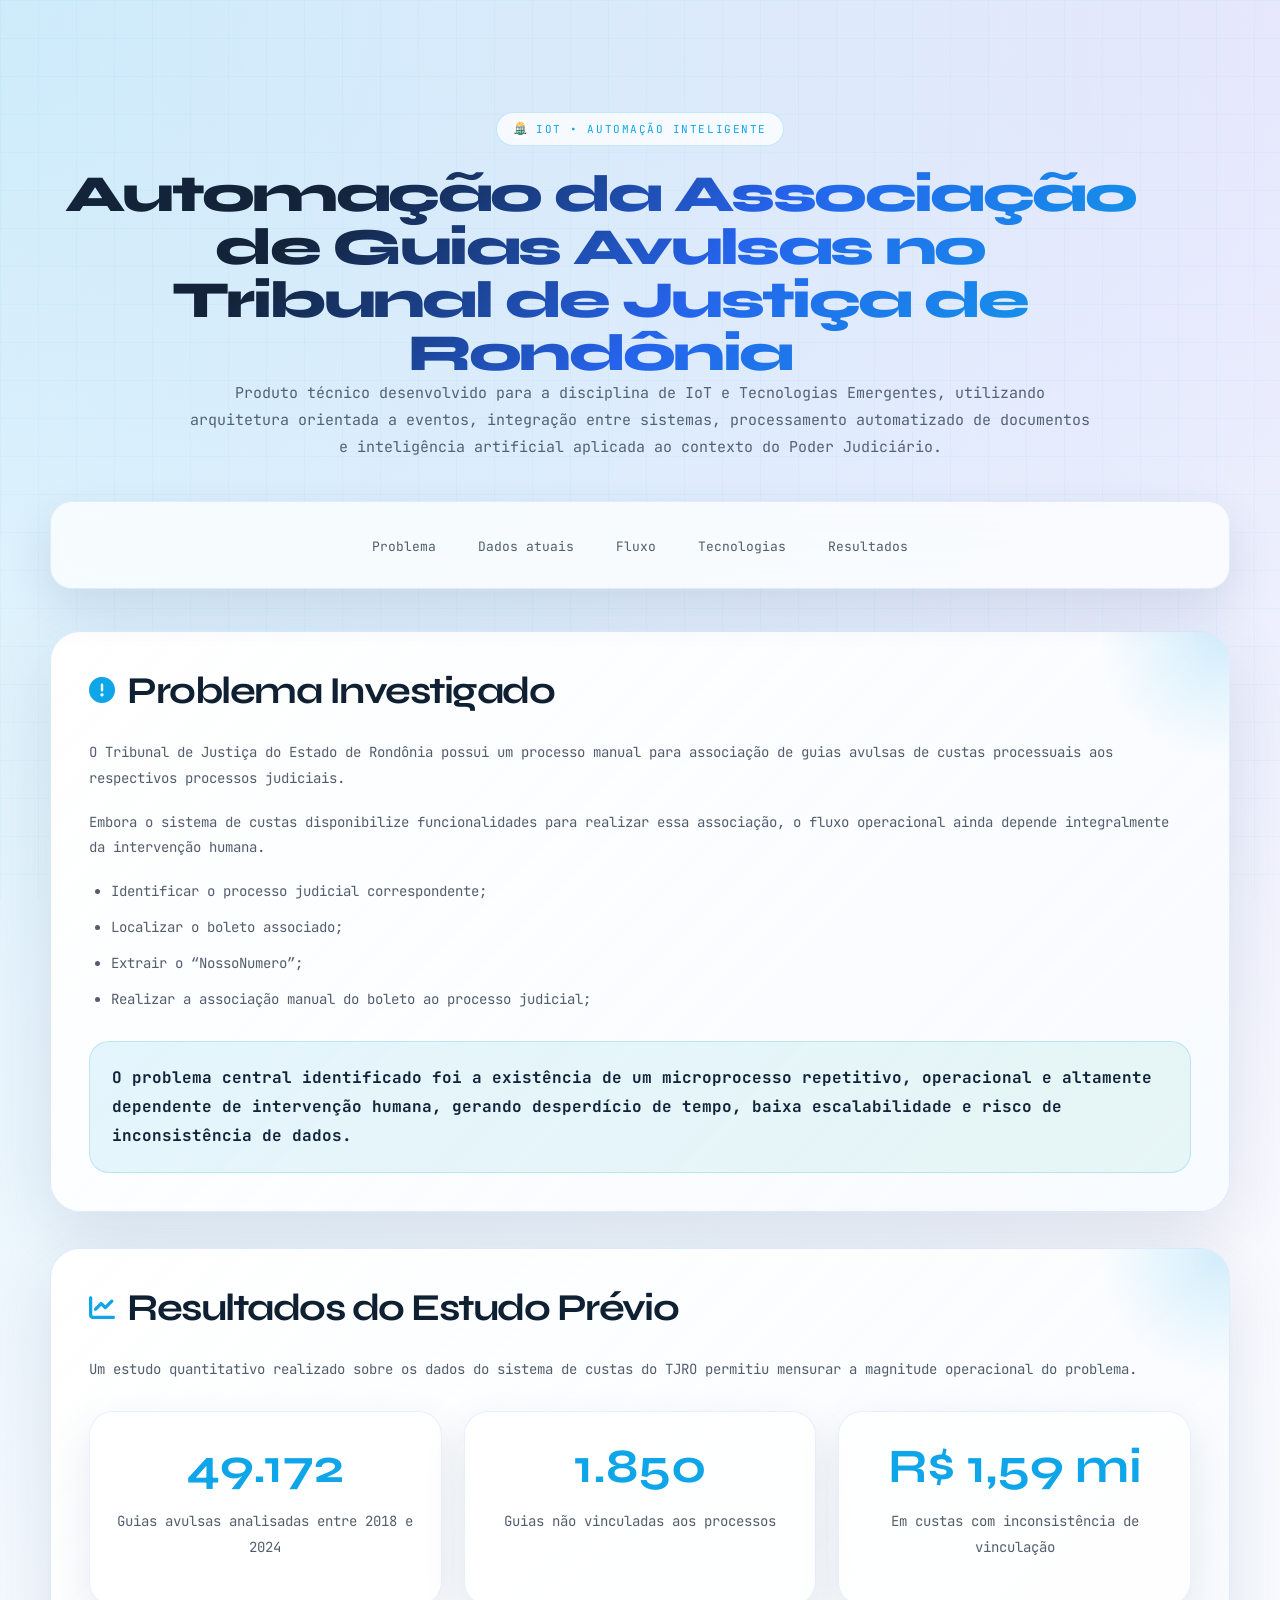
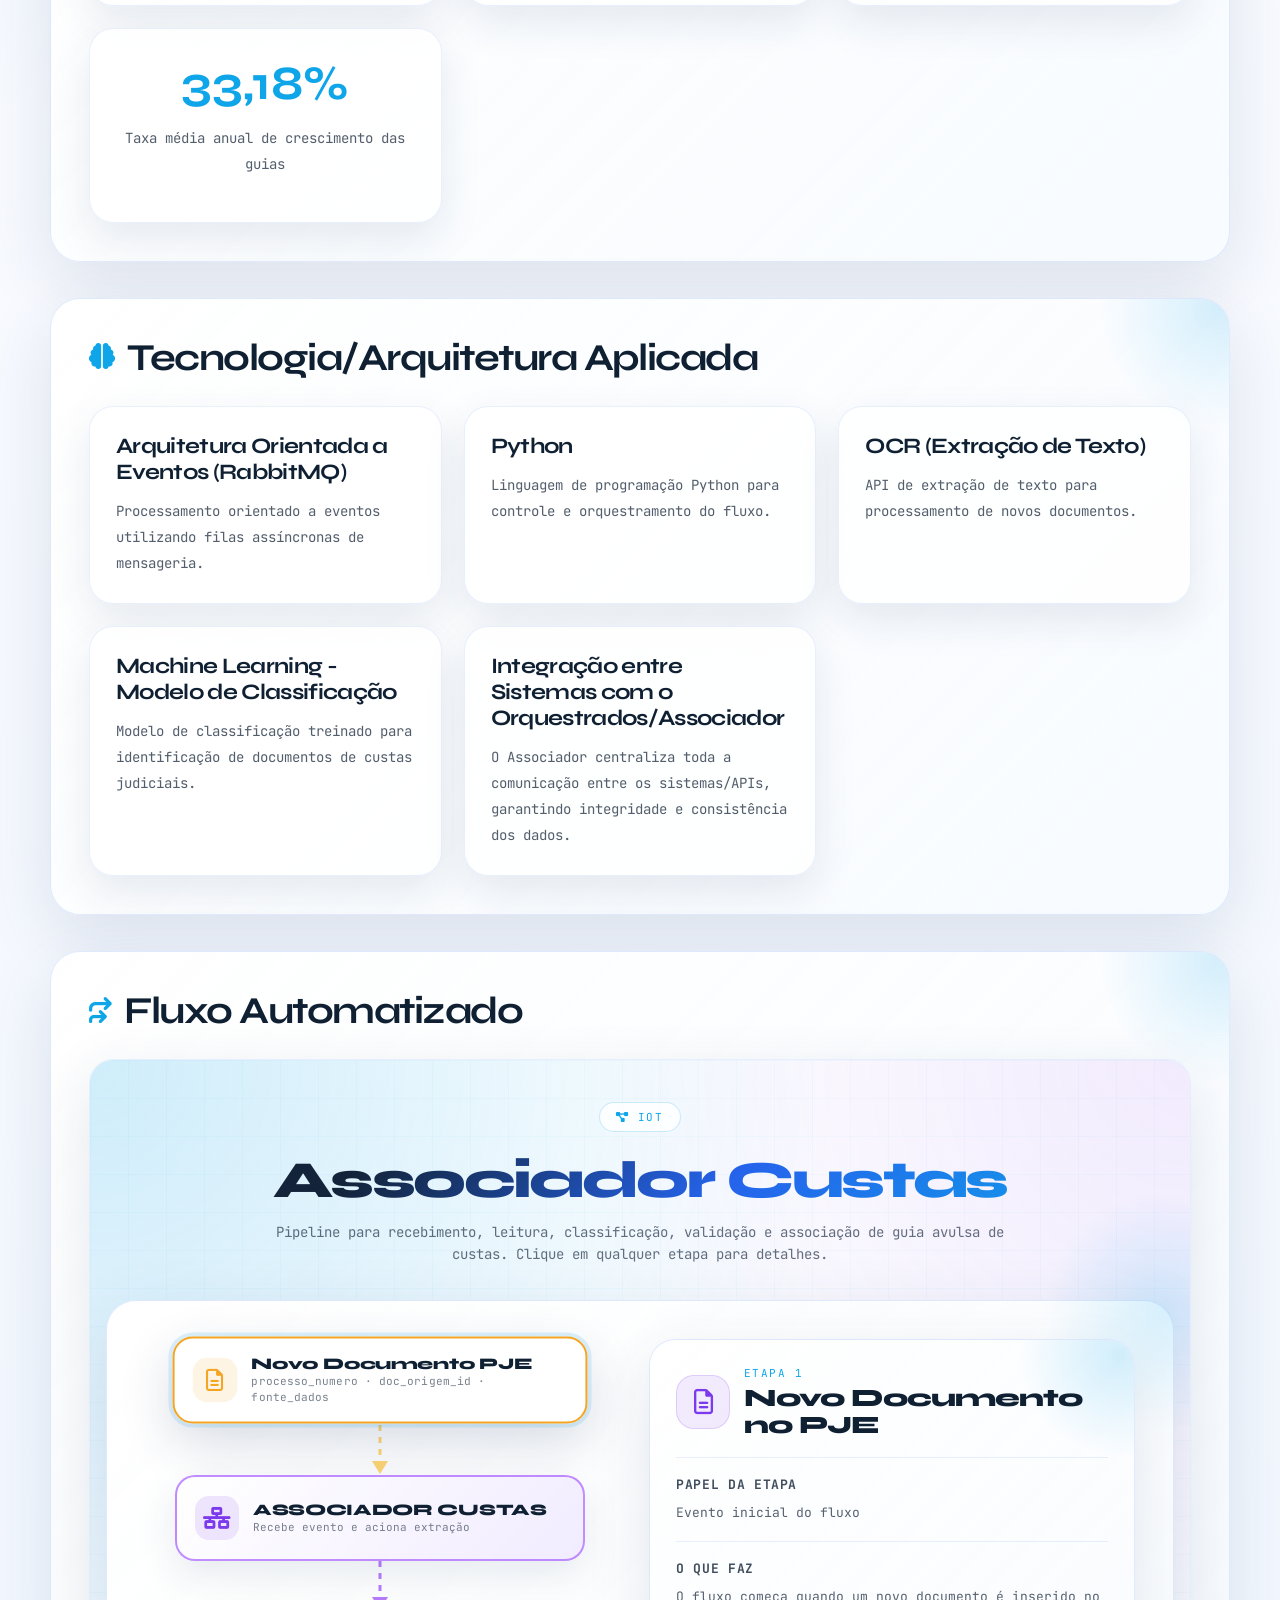
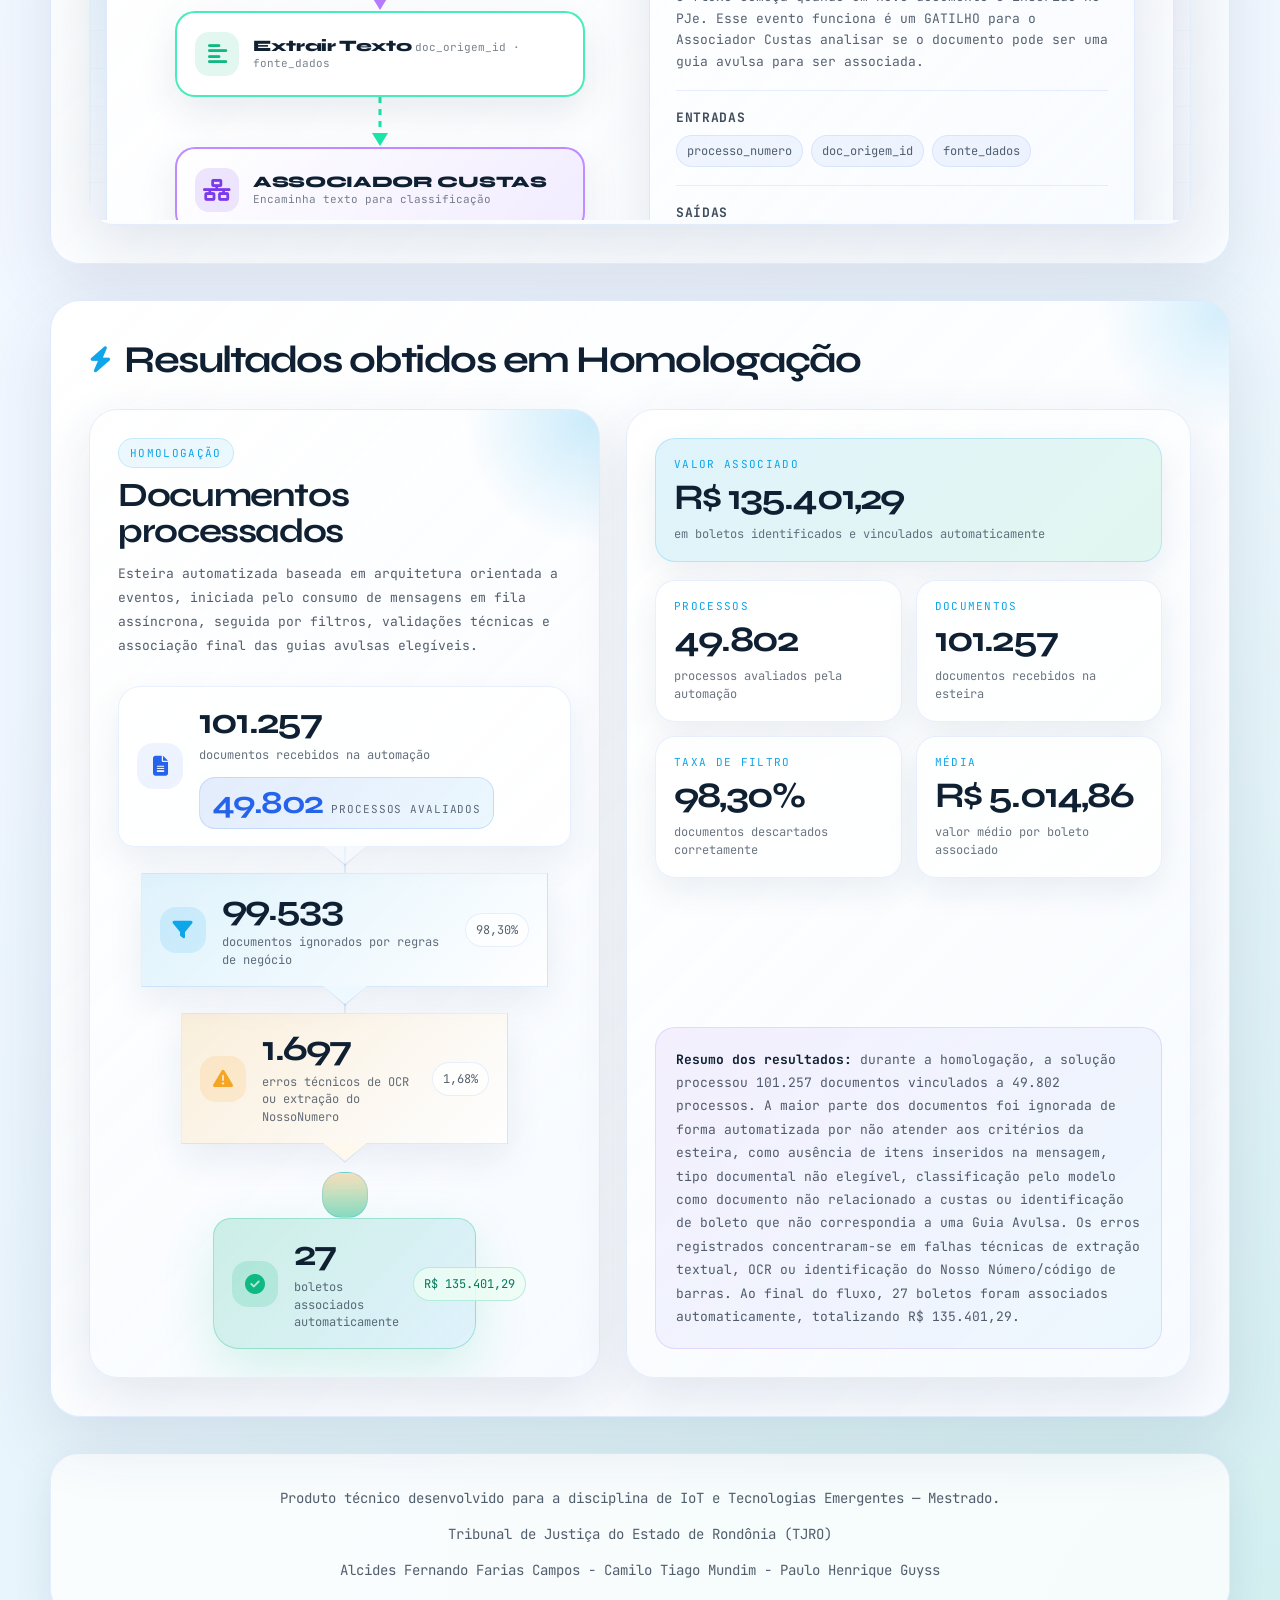
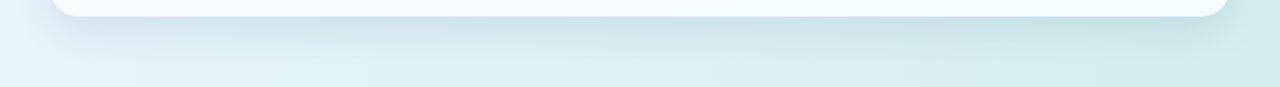
==== commit 5cd70770: "feat: trocando por grafico melhor" ====
--- a/index.html
+++ b/index.html
@@ -256,39 +256,58 @@
 
           <div class="chart-header">
             <span class="chart-kicker">Homologação</span>
-            <h3>101.257 documentos processados</h3>
+            <h3>Documentos processados</h3>
             <p>
-              Distribuição dos documentos ao longo da esteira automatizada de análise,
-              classificação, extração e associação de guias avulsas.
+              Esteira automatizada baseada em arquitetura orientada a eventos,
+              iniciada pelo consumo de mensagens em fila assíncrona, seguida por
+              filtros, validações técnicas e associação final das guias avulsas elegíveis.
             </p>
           </div>
 
-          <div class="donut-wrap">
-            <div class="donut-chart" aria-label="Gráfico de resultados da homologação">
-              <div class="donut-center">
-                <strong>49.802</strong>
-                <span>processos</span>
+          <div class="funnel-chart" aria-label="Funil de resultados da homologação">
+            <div class="funnel-step intake">
+              <span class="funnel-icon"><i class="fa-solid fa-file-lines"></i></span>
+              <div class="funnel-copy">
+                <strong>101.257</strong>
+                <small>documentos recebidos na automação</small>
+                <span class="funnel-secondary">
+                  <strong>49.802</strong>
+                  <small>processos avaliados</small>
+                </span>
               </div>
             </div>
-          </div>
-
-          <div class="chart-legend">
-            <div>
-              <span class="legend-dot ignored"></span>
-              <strong>99.533</strong>
-              <small>ignorados por regras de negócio</small>
-            </div>
-
-            <div>
-              <span class="legend-dot errors"></span>
-              <strong>1.697</strong>
-              <small>erros técnicos de OCR ou extração</small>
-            </div>
-
-            <div>
-              <span class="legend-dot associated"></span>
-              <strong>27</strong>
-              <small>boletos associados automaticamente</small>
+
+            <div class="funnel-connector"></div>
+
+            <div class="funnel-step ignored">
+              <span class="funnel-icon"><i class="fa-solid fa-filter"></i></span>
+              <div class="funnel-copy">
+                <strong>99.533</strong>
+                <small>documentos ignorados por regras de negócio</small>
+              </div>
+              <span class="funnel-rate">98,30%</span>
+            </div>
+
+            <div class="funnel-connector"></div>
+
+            <div class="funnel-step errors">
+              <span class="funnel-icon"><i class="fa-solid fa-triangle-exclamation"></i></span>
+              <div class="funnel-copy">
+                <strong>1.697</strong>
+                <small>erros técnicos de OCR ou extração do NossoNumero</small>
+              </div>
+              <span class="funnel-rate">1,68%</span>
+            </div>
+
+            <div class="funnel-connector highlight"></div>
+
+            <div class="funnel-step associated">
+              <span class="funnel-icon"><i class="fa-solid fa-circle-check"></i></span>
+              <div class="funnel-copy">
+                <strong>27</strong>
+                <small>boletos associados automaticamente</small>
+              </div>
+              <span class="funnel-value">R$ 135.401,29</span>
             </div>
           </div>
 
--- a/style.css
+++ b/style.css
@@ -825,123 +825,184 @@
   font-size: 13px;
 }
 
-.donut-wrap {
-  display: grid;
-  place-items: center;
-  margin: 28px 0 26px;
+.funnel-chart {
+  display: grid;
+  gap: 0;
+  margin-top: 28px;
   position: relative;
   z-index: 1;
 }
 
-.donut-chart {
-  width: min(310px, 72vw);
-  aspect-ratio: 1;
-  border-radius: 50%;
-  background:
-    conic-gradient(
-      #0ea5e9 0deg 353.87deg,
-      #f5a524 353.87deg 359.90deg,
-      #10b981 359.90deg 360deg
-    );
-  display: grid;
-  place-items: center;
-  box-shadow:
-    0 26px 58px rgba(14,165,233,.18),
-    inset 0 0 0 1px rgba(255,255,255,.72);
+.funnel-step {
+  display: grid;
+  grid-template-columns: 48px 1fr auto;
+  align-items: center;
+  gap: 14px;
+  padding: 17px 18px;
+  border: 1px solid rgba(37,99,235,.10);
+  background: rgba(255,255,255,.74);
+  box-shadow: 0 14px 34px rgba(31,58,99,.08);
   position: relative;
 }
 
-.donut-chart::after {
+.funnel-step::before,
+.funnel-step::after {
   content: "";
   position: absolute;
-  inset: 18px;
-  border-radius: 50%;
-  background:
-    radial-gradient(circle at 35% 25%, rgba(255,255,255,.95), rgba(246,250,255,.96));
-  box-shadow: inset 0 0 30px rgba(31,58,99,.08);
-}
-
-.donut-center {
-  position: relative;
+  left: 50%;
+  transform: translateX(-50%);
+  border-left: 22px solid transparent;
+  border-right: 22px solid transparent;
+}
+
+.funnel-step::before {
+  bottom: -20px;
+  border-top: 20px solid rgba(37,99,235,.10);
   z-index: 2;
-  width: 62%;
-  aspect-ratio: 1;
-  border-radius: 50%;
+}
+
+.funnel-step::after {
+  bottom: -18px;
+  border-top: 18px solid rgba(255,255,255,.74);
+  z-index: 3;
+}
+
+.funnel-step.intake {
+  width: 100%;
+  border-radius: 22px 22px 16px 16px;
+}
+
+.funnel-step.ignored {
+  width: 90%;
+  justify-self: center;
+  background: linear-gradient(135deg, rgba(14,165,233,.12), rgba(255,255,255,.82));
+}
+
+.funnel-step.ignored::after {
+  border-top-color: #eef9ff;
+}
+
+.funnel-step.errors {
+  width: 72%;
+  justify-self: center;
+  background: linear-gradient(135deg, rgba(245,165,36,.16), rgba(255,255,255,.84));
+}
+
+.funnel-step.errors::after {
+  border-top-color: #fff8ed;
+}
+
+.funnel-step.associated {
+  width: 58%;
+  justify-self: center;
+  border-color: rgba(16,185,129,.30);
+  border-radius: 18px 18px 26px 26px;
+  background: linear-gradient(135deg, rgba(16,185,129,.20), rgba(14,165,233,.10));
+  box-shadow: 0 20px 52px rgba(16,185,129,.16);
+}
+
+.funnel-step.associated::before,
+.funnel-step.associated::after {
+  display: none;
+}
+
+.funnel-connector {
+  width: 2px;
+  height: 26px;
+  justify-self: center;
+  background: linear-gradient(180deg, rgba(14,165,233,.32), rgba(37,99,235,.08));
+}
+
+.funnel-connector.highlight {
+  height: 30px;
+  background: linear-gradient(180deg, rgba(245,165,36,.30), rgba(16,185,129,.48));
+}
+
+.funnel-icon {
+  width: 46px;
+  height: 46px;
+  border-radius: 16px;
   display: grid;
   place-items: center;
-  align-content: center;
-  text-align: center;
-  background: rgba(255,255,255,.76);
-  border: 1px solid rgba(37,99,235,.10);
-}
-
-.donut-center strong {
+  background: rgba(37,99,235,.08);
+  color: var(--blue);
+  font-size: 20px;
+}
+
+.funnel-step.ignored .funnel-icon {
+  background: rgba(14,165,233,.12);
+  color: var(--cyan);
+}
+
+.funnel-step.errors .funnel-icon {
+  background: rgba(245,165,36,.14);
+  color: var(--yellow);
+}
+
+.funnel-step.associated .funnel-icon {
+  background: rgba(16,185,129,.16);
+  color: var(--green);
+}
+
+.funnel-copy strong {
   display: block;
   color: #102033;
-  font-size: clamp(30px, 4vw, 42px);
+  font-size: clamp(24px, 3vw, 36px);
+  line-height: 1;
   letter-spacing: -0.05em;
-  line-height: 1;
-}
-
-.donut-center span {
-  margin-top: 8px;
-  color: rgba(16,32,51,.58);
+}
+
+.funnel-copy small {
+  display: block;
+  margin-top: 7px;
+  color: rgba(16,32,51,.64);
   font-family: 'JetBrains Mono', monospace;
   font-size: 12px;
+  line-height: 1.45;
+}
+
+.funnel-secondary {
+  display: inline-grid;
+  grid-template-columns: auto auto;
+  align-items: baseline;
+  gap: 9px;
+  margin-top: 13px;
+  padding: 9px 12px;
+  border-radius: 16px;
+  background: linear-gradient(135deg, rgba(37,99,235,.12), rgba(14,165,233,.08));
+  border: 1px solid rgba(37,99,235,.16);
+}
+
+.funnel-secondary strong {
+  color: var(--blue);
+  font-size: clamp(22px, 2.8vw, 32px);
+}
+
+.funnel-secondary small {
+  margin-top: 0;
+  color: rgba(16,32,51,.66);
+  font-size: 11px;
   text-transform: uppercase;
   letter-spacing: .08em;
 }
 
-.chart-legend {
-  display: grid;
-  gap: 12px;
-  position: relative;
-  z-index: 1;
-}
-
-.chart-legend div {
-  display: grid;
-  grid-template-columns: 14px auto;
-  column-gap: 10px;
-  row-gap: 2px;
-  align-items: center;
-  padding: 12px 14px;
-  border-radius: 16px;
-  background: rgba(255,255,255,.68);
-  border: 1px solid rgba(37,99,235,.08);
-}
-
-.chart-legend strong {
-  color: #102033;
-  font-family: 'JetBrains Mono', monospace;
-  font-size: 15px;
-}
-
-.chart-legend small {
-  grid-column: 2;
-  color: rgba(16,32,51,.62);
+.funnel-rate,
+.funnel-value {
+  justify-self: end;
+  padding: 8px 10px;
+  border-radius: 999px;
+  background: rgba(255,255,255,.72);
+  border: 1px solid rgba(37,99,235,.10);
+  color: rgba(16,32,51,.70);
   font-family: 'JetBrains Mono', monospace;
   font-size: 12px;
-  line-height: 1.45;
-}
-
-.legend-dot {
-  width: 12px;
-  height: 12px;
-  border-radius: 50%;
-  display: inline-block;
-}
-
-.legend-dot.ignored {
-  background: #0ea5e9;
-}
-
-.legend-dot.errors {
-  background: #f5a524;
-}
-
-.legend-dot.associated {
-  background: #10b981;
+  white-space: nowrap;
+}
+
+.funnel-value {
+  color: #047857;
+  border-color: rgba(16,185,129,.24);
+  background: rgba(236,253,245,.84);
 }
 
 .homologacao-insights {
@@ -1029,6 +1090,34 @@
     border-radius: 24px;
   }
 
+  .funnel-step,
+  .funnel-step.ignored,
+  .funnel-step.errors,
+  .funnel-step.associated {
+    width: 100%;
+    grid-template-columns: 42px 1fr;
+    align-items: start;
+  }
+
+  .funnel-icon {
+    width: 40px;
+    height: 40px;
+    border-radius: 14px;
+    font-size: 18px;
+  }
+
+  .funnel-rate,
+  .funnel-value {
+    grid-column: 2;
+    justify-self: start;
+    margin-top: 4px;
+  }
+
+  .funnel-secondary {
+    grid-template-columns: 1fr;
+    gap: 3px;
+  }
+
   .insight-grid {
     grid-template-columns: 1fr;
   }
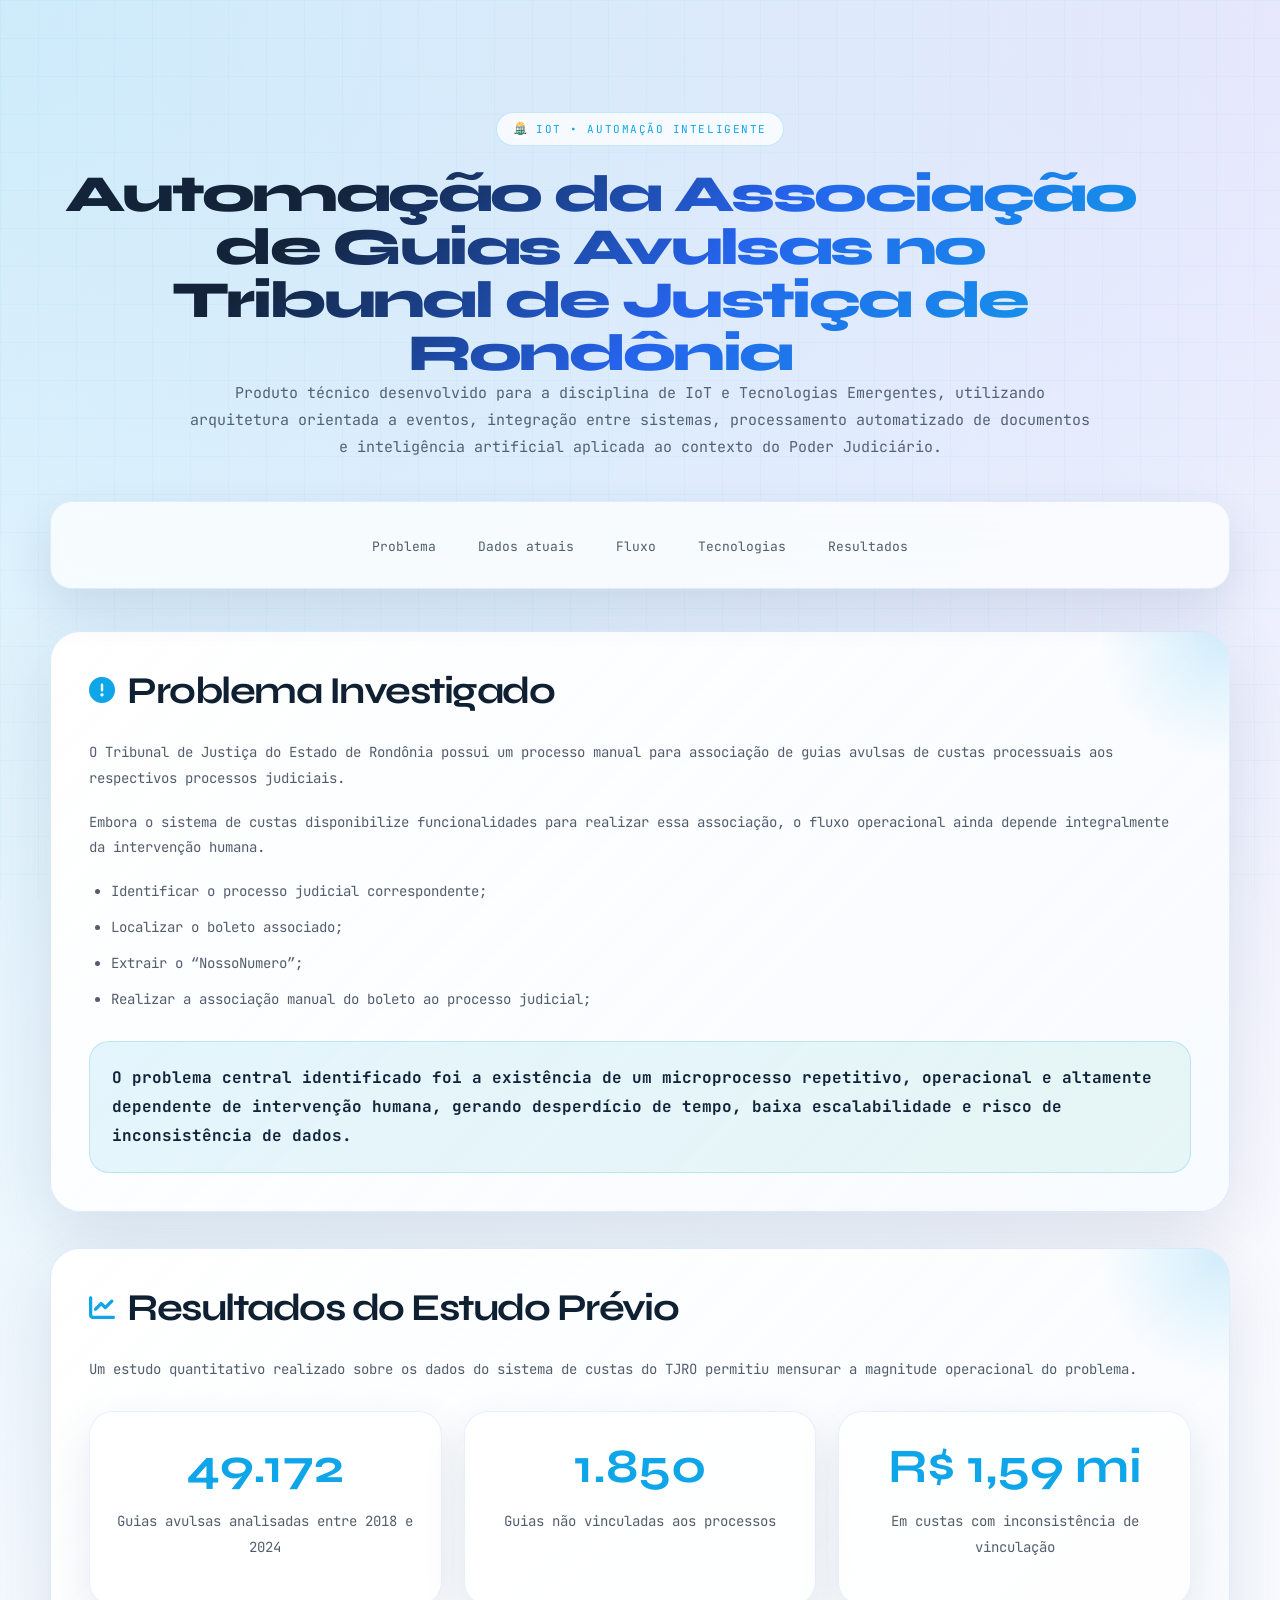
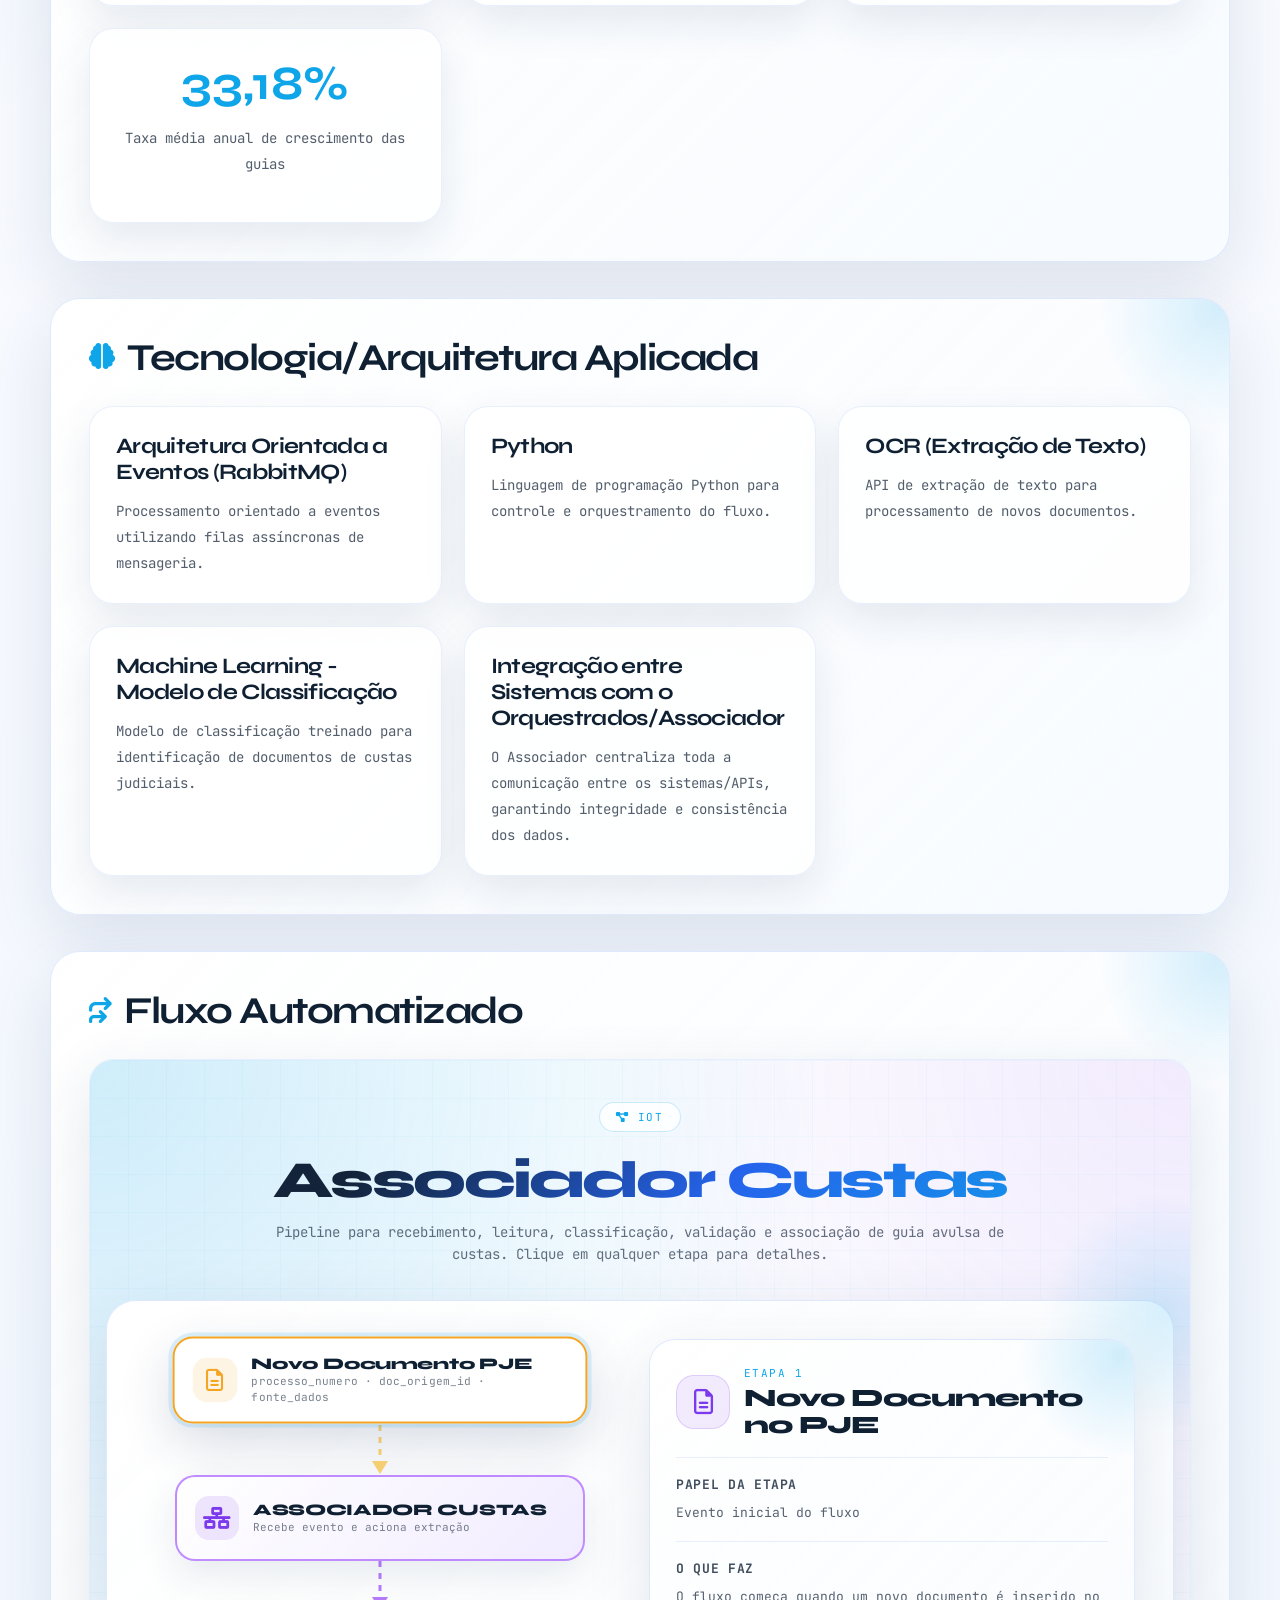
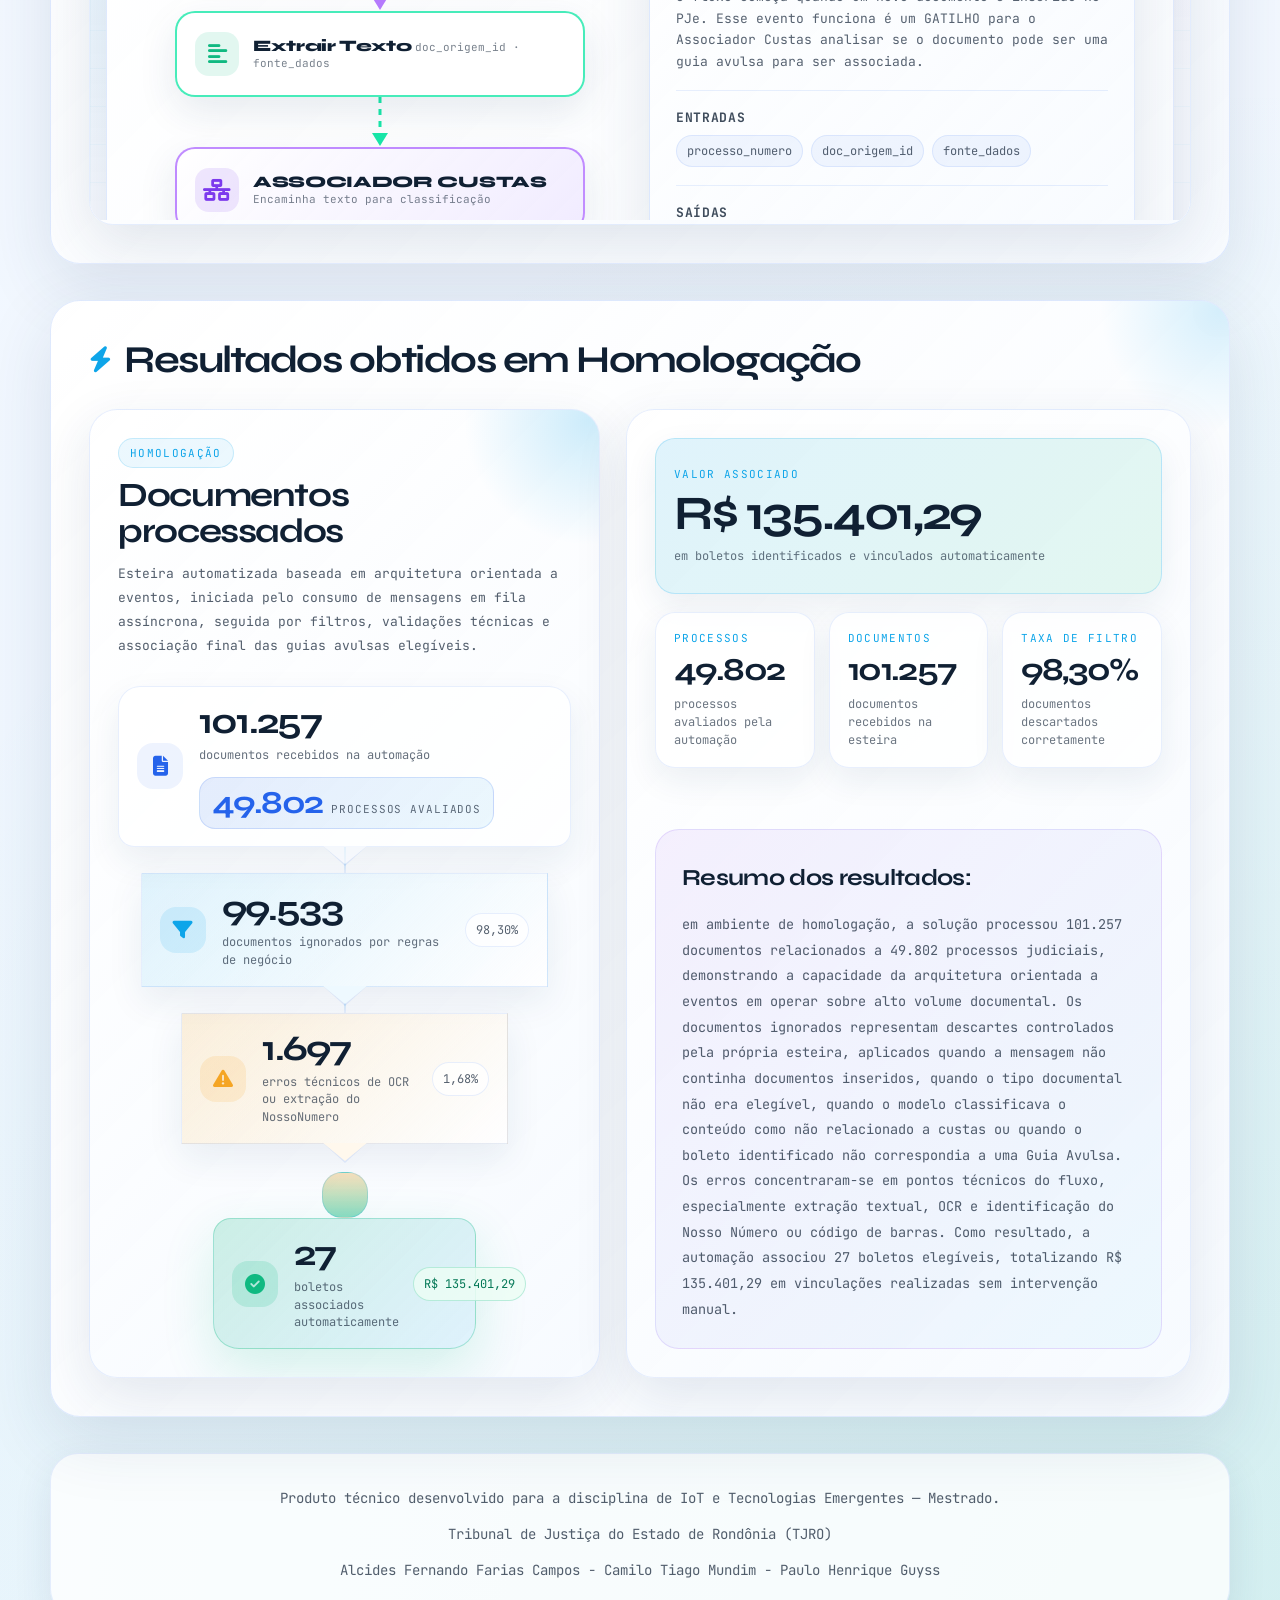
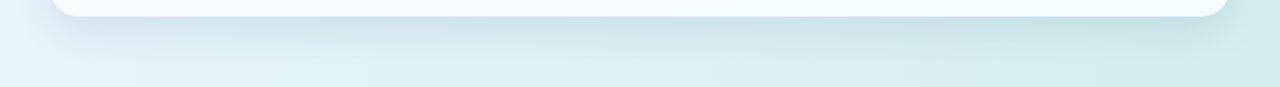
==== commit d2820721: "feat: melhorando exibição" ====
--- a/index.html
+++ b/index.html
@@ -339,25 +339,21 @@
               <strong>98,30%</strong>
               <small>documentos descartados corretamente</small>
             </div>
-
-            <div class="insight-card">
-              <span>Média</span>
-              <strong>R$ 5.014,86</strong>
-              <small>valor médio por boleto associado</small>
-            </div>
           </div>
 
           <div class="homologacao-summary">
             <strong>Resumo dos resultados:</strong>
-            durante a homologação, a solução processou 101.257 documentos vinculados
-            a 49.802 processos. A maior parte dos documentos foi ignorada de forma
-            automatizada por não atender aos critérios da esteira, como ausência de
-            itens inseridos na mensagem, tipo documental não elegível, classificação
-            pelo modelo como documento não relacionado a custas ou identificação de
-            boleto que não correspondia a uma Guia Avulsa. Os erros registrados
-            concentraram-se em falhas técnicas de extração textual, OCR ou identificação
-            do Nosso Número/código de barras. Ao final do fluxo, 27 boletos foram
-            associados automaticamente, totalizando R$ 135.401,29.
+            em ambiente de homologação, a solução processou 101.257 documentos
+            relacionados a 49.802 processos judiciais, demonstrando a capacidade da
+            arquitetura orientada a eventos em operar sobre alto volume documental.
+            Os documentos ignorados representam descartes controlados pela própria
+            esteira, aplicados quando a mensagem não continha documentos inseridos, quando
+            o tipo documental não era elegível, quando o modelo classificava o conteúdo
+            como não relacionado a custas ou quando o boleto identificado não correspondia
+            a uma Guia Avulsa. Os erros concentraram-se em pontos técnicos do fluxo,
+            especialmente extração textual, OCR e identificação do Nosso Número ou código
+            de barras. Como resultado, a automação associou 27 boletos elegíveis,
+            totalizando R$ 135.401,29 em vinculações realizadas sem intervenção manual.
           </div>
 
         </div>
--- a/style.css
+++ b/style.css
@@ -1013,7 +1013,7 @@
 
 .insight-grid {
   display: grid;
-  grid-template-columns: repeat(2, minmax(0, 1fr));
+  grid-template-columns: repeat(3, minmax(0, 1fr));
   gap: 14px;
 }
 
@@ -1030,6 +1030,10 @@
     linear-gradient(135deg, rgba(14,165,233,.13), rgba(16,185,129,.12)),
     rgba(255,255,255,.86);
   border-color: rgba(14,165,233,.20);
+  min-height: 156px;
+  display: flex;
+  flex-direction: column;
+  justify-content: center;
 }
 
 .insight-card span {
@@ -1045,12 +1049,16 @@
 .insight-card strong {
   display: block;
   color: #102033;
-  font-size: clamp(24px, 3vw, 36px);
+  font-size: clamp(23px, 2.5vw, 34px);
   line-height: 1.05;
   letter-spacing: -0.05em;
   margin-bottom: 8px;
 }
 
+.insight-card.primary strong {
+  font-size: clamp(34px, 4vw, 48px);
+}
+
 .insight-card small {
   display: block;
   color: rgba(16,32,51,.62);
@@ -1061,20 +1069,26 @@
 
 .homologacao-summary {
   margin-top: auto;
-  padding: 20px;
-  border-radius: 20px;
+  min-height: 260px;
+  padding: 26px;
+  border-radius: 24px;
   border: 1px solid rgba(124,58,237,.14);
   background:
     linear-gradient(135deg, rgba(124,58,237,.08), rgba(14,165,233,.07)),
     rgba(255,255,255,.70);
   color: rgba(16,32,51,.72);
   font-family: 'JetBrains Mono', monospace;
-  font-size: 13px;
-  line-height: 1.8;
+  font-size: 13.5px;
+  line-height: 1.9;
 }
 
 .homologacao-summary strong {
+  display: block;
+  margin-bottom: 12px;
   color: #102033;
+  font-family: 'Syne', sans-serif;
+  font-size: 23px;
+  letter-spacing: -0.03em;
 }
 
 @media (max-width: 920px) {
